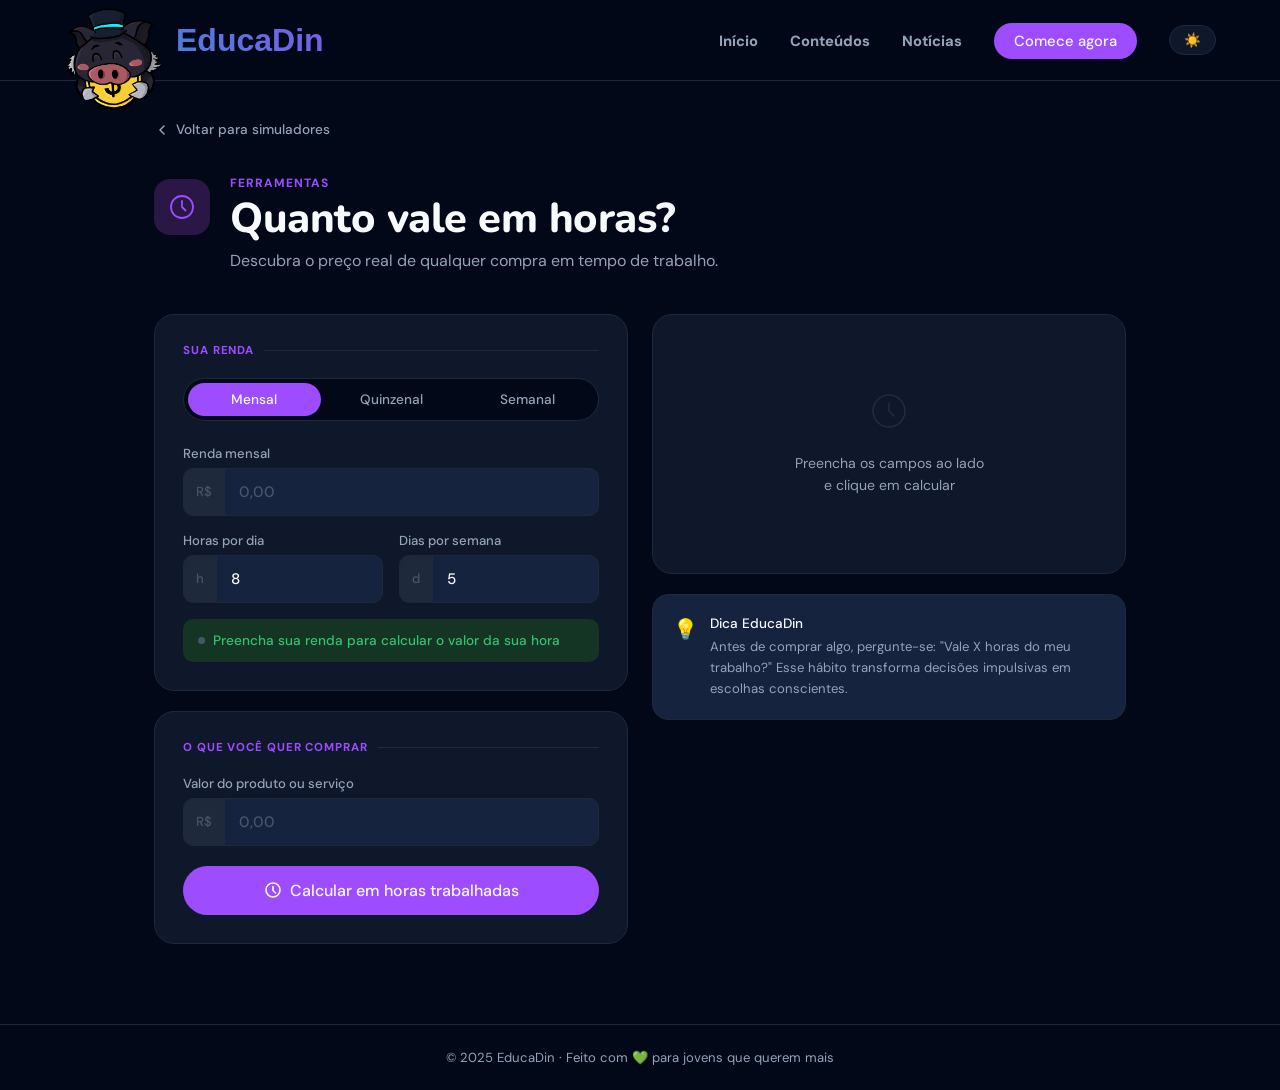
==== pages/calculadoras.html @ 51cedb0f "Calculadora de horas Implementação da calculadora de quanto vale em horas" ====
<!doctype html>
<html lang="pt-br" data-theme="dark">
  <head>
    <meta charset="UTF-8" />
    <meta name="viewport" content="width=device-width, initial-scale=1.0" />
    <title>Calculadora de Horas — EducaDin</title>
    <link href="https://fonts.googleapis.com/css2?family=Nunito:wght@400;700;800;900&family=DM+Sans:ital,wght@0,300;0,400;0,500;1,400&display=swap" rel="stylesheet">
    <link rel="stylesheet" href="../style.css">
    <link rel="stylesheet" href="../styles/calculadora-horas.css">
  </head>
  <body>

    <header>
      <nav>
        <div class="nav-brand">
          <img src="../assets/Logo.png" alt="Dindin logo" class="nav-logo">
          <span class="nav-title">EducaDin</span>
        </div>
        <ul>
          <li><a href="index.html">Início</a></li>
          <li><a href="index.html#conteudos">Conteúdos</a></li>
          <li><a href="index.html#noticias">Notícias</a></li>
          <li><a href="index.html#comeceagora" class="nav-cta">Comece agora</a></li>
          <li>
            <button class="theme-toggle" id="themeToggle" aria-label="Alternar tema">
              <span class="theme-toggle__icon theme-toggle__icon--sun">☀️</span>
              <span class="theme-toggle__icon theme-toggle__icon--moon">🌙</span>
            </button>
          </li>
        </ul>
      </nav>
    </header>

    <main class="calc-page">

      <!-- Breadcrumb -->
      <div class="breadcrumb">
        <a href="index.html#simuladores" class="breadcrumb-link">
          <svg width="16" height="16" viewBox="0 0 16 16" fill="none">
            <path d="M10 12L6 8l4-4" stroke="currentColor" stroke-width="1.5" stroke-linecap="round" stroke-linejoin="round"/>
          </svg>
          Voltar para simuladores
        </a>
      </div>

      <!-- Hero da página -->
      <div class="page-hero">
        <div class="page-hero-icon">
          <svg width="28" height="28" viewBox="0 0 28 28" fill="none">
            <circle cx="14" cy="14" r="11" stroke="currentColor" stroke-width="1.8"/>
            <path d="M14 8v6l3.5 3.5" stroke="currentColor" stroke-width="1.8" stroke-linecap="round" stroke-linejoin="round"/>
          </svg>
        </div>
        <div>
          <span class="page-label">Ferramentas</span>
          <h1 class="page-title">Quanto vale em horas?</h1>
          <p class="page-sub">Descubra o preço real de qualquer compra em tempo de trabalho.</p>
        </div>
      </div>

      <div class="calc-layout">

        <!-- Coluna principal -->
        <div class="calc-col-main">

          <!-- Card: Sua renda -->
          <div class="calc-card">
            <div class="card-section-title">
              <span>Sua renda</span>
            </div>

            <div class="period-tabs" id="periodTabs" role="tablist">
              <button class="period-tab active" data-period="mensal" role="tab">Mensal</button>
              <button class="period-tab" data-period="quinzenal" role="tab">Quinzenal</button>
              <button class="period-tab" data-period="semanal" role="tab">Semanal</button>
            </div>

            <div class="fields-grid">
              <div class="field-group field-group--full">
                <label class="field-label" id="rendaLabel" for="renda">Renda mensal</label>
                <div class="input-row">
                  <span class="input-prefix">R$</span>
                  <input class="calc-input" type="number" id="renda" name="renda"
                    placeholder="0,00" min="0" step="0.01" inputmode="decimal"
                    aria-label="Renda">
                </div>
              </div>

              <div class="field-group">
                <label class="field-label" for="horasDia">Horas por dia</label>
                <div class="input-row">
                  <span class="input-prefix">h</span>
                  <input class="calc-input" type="number" id="horasDia" name="horasDia"
                    placeholder="8" value="8" min="1" max="24" step="0.5" inputmode="decimal">
                </div>
              </div>

              <div class="field-group">
                <label class="field-label" for="diasSemana">Dias por semana</label>
                <div class="input-row">
                  <span class="input-prefix">d</span>
                  <input class="calc-input" type="number" id="diasSemana" name="diasSemana"
                    placeholder="5" value="5" min="1" max="7" inputmode="numeric">
                </div>
              </div>
            </div>

            <!-- Preview do valor-hora -->
            <div class="valor-hora-preview" id="valorHoraPreview">
              <div class="vhp-dot" id="vhpDot"></div>
              <span class="vhp-text" id="vhpText">Preencha sua renda para calcular o valor da sua hora</span>
            </div>
          </div>

          <!-- Card: O que quer comprar -->
          <div class="calc-card">
            <div class="card-section-title">
              <span>O que você quer comprar</span>
            </div>

            <div class="field-group field-group--full">
              <label class="field-label" for="valorItem">Valor do produto ou serviço</label>
              <div class="input-row">
                <span class="input-prefix">R$</span>
                <input class="calc-input" type="number" id="valorItem" name="valorItem"
                  placeholder="0,00" min="0" step="0.01" inputmode="decimal"
                  aria-label="Valor do item">
              </div>
            </div>

            <button class="btn-calcular" id="btnCalcular" type="button">
              <svg width="18" height="18" viewBox="0 0 18 18" fill="none">
                <path d="M9 2v5l3 3-3 3v3" stroke="currentColor" stroke-width="1.6" stroke-linecap="round" stroke-linejoin="round" opacity="0"/>
                <circle cx="9" cy="9" r="7" stroke="currentColor" stroke-width="1.6"/>
                <path d="M9 5.5v4l2.5 2.5" stroke="currentColor" stroke-width="1.6" stroke-linecap="round" stroke-linejoin="round"/>
              </svg>
              Calcular em horas trabalhadas
            </button>
          </div>

        </div>

        <!-- Coluna de resultado -->
        <div class="calc-col-result">
          <div class="result-card" id="resultCard">

            <div class="result-empty" id="resultEmpty">
              <div class="result-empty-icon">
                <svg width="40" height="40" viewBox="0 0 40 40" fill="none">
                  <circle cx="20" cy="20" r="16" stroke="currentColor" stroke-width="1.5" opacity="0.3"/>
                  <path d="M20 12v8l5 5" stroke="currentColor" stroke-width="1.5" stroke-linecap="round" stroke-linejoin="round" opacity="0.3"/>
                </svg>
              </div>
              <p>Preencha os campos ao lado e clique em calcular</p>
            </div>

            <div class="result-content" id="resultContent" hidden>
              <div class="card-section-title">Resultado</div>

              <div class="result-main">
                <div class="result-label">Esse item vai custar</div>
                <div class="result-value" id="resHoras">—</div>
                <div class="result-unit" id="resUnidade">de trabalho</div>
              </div>

              <div class="result-divider"></div>

              <div class="result-details">
                <div class="detail-pill detail-pill--highlight">
                  <div class="d-val" id="resValorHora">R$ 0</div>
                  <div class="d-lbl">Sua hora vale</div>
                </div>
                <div class="detail-pill">
                  <div class="d-val" id="resValorItem">R$ 0</div>
                  <div class="d-lbl">Valor do item</div>
                </div>
                <div class="detail-pill">
                  <div class="d-val" id="resDias">—</div>
                  <div class="d-lbl">Dias inteiros</div>
                </div>
                <div class="detail-pill">
                  <div class="d-val" id="resSemanas">—</div>
                  <div class="d-lbl">Semanas</div>
                </div>
              </div>

              <div class="context-bar" id="contextBar"></div>

              <button class="btn-reset" id="resetBtn" type="button">
                ↺ Fazer novo cálculo
              </button>
            </div>

          </div>

          <!-- Dica educativa -->
          <div class="edu-tip">
            <div class="edu-tip-icon">💡</div>
            <div>
              <strong>Dica EducaDin</strong>
              <p>Antes de comprar algo, pergunte-se: "Vale X horas do meu trabalho?" Esse hábito transforma decisões impulsivas em escolhas conscientes.</p>
            </div>
          </div>

        </div>
      </div>

    </main>

    <footer>
      <p>© 2025 EducaDin · Feito com 💚 para jovens que querem mais</p>
    </footer>

    <script src="main.js"></script>
    <script>
      // ── LÓGICA DA CALCULADORA ──────────────────────────────────────
      (function () {
        let periodo = 'mensal';
        const multiplicadores = { mensal: 4.33, quinzenal: 2.165, semanal: 1 };
        const labelsPeriodo  = { mensal: 'Renda mensal', quinzenal: 'Renda quinzenal', semanal: 'Renda semanal' };

        const periodTabs     = document.getElementById('periodTabs');
        const rendaLabel     = document.getElementById('rendaLabel');
        const rendaInput     = document.getElementById('renda');
        const horasDiaInput  = document.getElementById('horasDia');
        const diasSemInput   = document.getElementById('diasSemana');
        const vhpText        = document.getElementById('vhpText');
        const vhpDot         = document.getElementById('vhpDot');
        const valorItemInput = document.getElementById('valorItem');
        const btnCalcular    = document.getElementById('btnCalcular');
        const resultCard     = document.getElementById('resultCard');
        const resultEmpty    = document.getElementById('resultEmpty');
        const resultContent  = document.getElementById('resultContent');
        const contextBar     = document.getElementById('contextBar');
        const resetBtn       = document.getElementById('resetBtn');

        // Tabs de período
        periodTabs.querySelectorAll('.period-tab').forEach(btn => {
          btn.addEventListener('click', () => {
            periodTabs.querySelectorAll('.period-tab').forEach(b => b.classList.remove('active'));
            btn.classList.add('active');
            periodo = btn.dataset.period;
            rendaLabel.textContent = labelsPeriodo[periodo];
            atualizarPreview();
          });
        });

        function getValorHora() {
          const renda = parseFloat(rendaInput.value) || 0;
          const hDia  = parseFloat(horasDiaInput.value) || 8;
          const dSem  = parseFloat(diasSemInput.value)  || 5;
          if (!renda || !hDia || !dSem) return 0;
          const horasSemanais = hDia * dSem;
          const horasMensais  = horasSemanais * multiplicadores[periodo];
          return renda / horasMensais;
        }

        function fmt(n) {
          return n.toLocaleString('pt-BR', { minimumFractionDigits: 2, maximumFractionDigits: 2 });
        }

        function fmtHoras(totalH) {
          if (totalH < 1/60) return { valor: '< 1min', unidade: 'de trabalho' };
          if (totalH < 1) {
            const m = Math.round(totalH * 60);
            return { valor: `${m}min`, unidade: 'de trabalho' };
          }
          const h = Math.floor(totalH);
          const m = Math.round((totalH - h) * 60);
          if (m === 0) return { valor: `${h}h`, unidade: h === 1 ? 'hora de trabalho' : 'horas de trabalho' };
          return { valor: `${h}h ${m}min`, unidade: 'de trabalho' };
        }

        function atualizarPreview() {
          const vh = getValorHora();
          if (vh > 0) {
            vhpText.textContent = `Sua hora vale R$ ${fmt(vh)}`;
            vhpDot.classList.add('active');
          } else {
            vhpText.textContent = 'Preencha sua renda para calcular o valor da sua hora';
            vhpDot.classList.remove('active');
          }
        }

        [rendaInput, horasDiaInput, diasSemInput].forEach(el => {
          el.addEventListener('input', atualizarPreview);
        });

        btnCalcular.addEventListener('click', () => {
          const vh   = getValorHora();
          const item = parseFloat(valorItemInput.value) || 0;
          if (!vh)   { rendaInput.focus();     return; }
          if (!item) { valorItemInput.focus(); return; }

          const hDia  = parseFloat(horasDiaInput.value) || 8;
          const dSem  = parseFloat(diasSemInput.value)  || 5;
          const totalH = item / vh;
          const dias   = totalH / hDia;
          const semanas = dias / dSem;

          const hFmt = fmtHoras(totalH);
          document.getElementById('resHoras').textContent   = hFmt.valor;
          document.getElementById('resUnidade').textContent = hFmt.unidade;
          document.getElementById('resValorHora').textContent = `R$ ${fmt(vh)}`;
          document.getElementById('resValorItem').textContent = `R$ ${fmt(item)}`;
          document.getElementById('resDias').textContent    = dias < 1 ? '< 1 dia' : `${dias.toFixed(1)} dias`;
          document.getElementById('resSemanas').textContent = semanas < 1 ? '< 1 sem.' : `${semanas.toFixed(1)} sem.`;

          let msg = '';
          if (totalH < 0.5)       msg = 'Menos de 30 minutos de trabalho — muito acessível para você!';
          else if (totalH < 8)    msg = `Você recupera esse valor em menos de um dia de trabalho.`;
          else if (dias < 5)      msg = `Representa ${dias.toFixed(1)} dias de trabalho. Pense se vale a pena.`;
          else if (semanas < 4)   msg = `São ${semanas.toFixed(1)} semanas de trabalho. Considere bem antes de comprar.`;
          else                    msg = `Mais de um mês do seu trabalho. Planeje essa compra com muito cuidado.`;

          contextBar.textContent = msg;
          contextBar.hidden = false;

          resultEmpty.hidden = true;
          resultContent.hidden = false;
          resultCard.classList.add('has-result');

          resultContent.scrollIntoView({ behavior: 'smooth', block: 'nearest' });
        });

        resetBtn.addEventListener('click', () => {
          resultContent.hidden = true;
          resultEmpty.hidden = false;
          resultCard.classList.remove('has-result');
          valorItemInput.value = '';
          contextBar.hidden = true;
          valorItemInput.focus();
        });
      })();
    </script>

  </body>
</html>
---- style.css ----
*,
*::before,
*::after {
  box-sizing: border-box;
  margin: 0;
  padding: 0;
}

/* ============================================================
   TOKENS DE TEMA — dark (padrão)
   ============================================================ */
:root,
[data-theme="dark"] {
  --navy: #020817;
  --green: #33c26f;
  --green-dark: #249657;
  --green-light: #143524;

  --blue: #4d7edb;
  --blue-light: #16233f;

  --purple: #7b5ce6;
  --purple-light: #241a45;

  --violet: #9d4dff;
  --violet-mid: #9358e0;
  --violet-dark: #7b2fe0;
  --violet-light: #2a1745;

  --orange: #ff7a45;
  --orange-light: #3d2016;

  --white: #f8fafc;

  --gray-50: #0f172a;
  --gray-100: #1e293b;
  --gray-300: #475569;

  --text: #f8fafc;
  --text-muted: #94a3b8;
  --bg: #020817;

  --radius: 16px;
  --radius-sm: 8px;

  /* Notícias */
  --news-card-bg: #0f172a;
  --news-card-border: #1e293b;
  --news-skeleton-base: #1e293b;
  --news-skeleton-shine: #263248;
}

/* ============================================================
   TOKENS DE TEMA — light
   ============================================================ */
[data-theme="light"] {
  --navy: #0f172a;
  --green: #1f9954;
  --green-dark: #177a43;
  --green-light: #d6f0e2;

  --blue: #214376;
  --blue-light: #dce6f5;

  --purple: #472990;
  --purple-light: #ece8fb;

  --violet: #7010dd;
  --violet-dark: #5a0ab2;
  --violet-light: #eddffb;

  --orange: #f56128;
  --orange-light: #fde8df;

  --white: #ffffff;

  --gray-50: #f4f6fb;
  --gray-100: #dde3ef;
  --gray-300: #a0aabf;

  --text: #0f172a;
  --text-muted: #4a5568;
  --bg: #f4f6fb;

  --radius: 16px;
  --radius-sm: 8px;

  /* Notícias */
  --news-card-bg: #ffffff;
  --news-card-border: #dde3ef;
  --news-skeleton-base: #e8edf5;
  --news-skeleton-shine: #f0f4fb;
}

/* ============================================================
   TRANSIÇÃO SUAVE AO TROCAR TEMA
   ============================================================ */
body,
header,
.hero-card-mock,
.tip-card,
.sim-card,
.cta-banner,
.news-card,
.stats-bar {
  transition:
    background-color 0.3s ease,
    border-color 0.3s ease,
    color 0.3s ease;
}

/* ============================================================
   BASE
   ============================================================ */
html {
  scroll-behavior: smooth;
}

body {
  font-family: "DM Sans", sans-serif;
  background: var(--bg);
  color: var(--text);
  overflow-x: hidden;
}

/* ============================================================
   HEADER / NAV
   ============================================================ */
header {
  position: sticky;
  top: 0;
  z-index: 100;
  background: color-mix(in srgb, var(--bg), transparent 8%);
  backdrop-filter: blur(12px);
  border-bottom: 1px solid var(--gray-100);
  padding: 0 5vw;
}

.nav-logo {
  width: 100px;
  padding-top: 40px;
}

.nav-brand {
  display: flex;
  align-items: center;
  gap: 12px;
}

.nav-title {
  font-family: "Poppins", sans-serif;
  font-size: 2rem;
  font-weight: 800;
  background: linear-gradient(45deg, var(--blue), var(--purple));
  -webkit-background-clip: text;
  -webkit-text-fill-color: transparent;
}

nav {
  display: flex;
  align-items: center;
  justify-content: space-between;
  height: 80px;
}

nav ul {
  list-style: none;
  display: flex;
  align-items: center;
  gap: 2rem;
}

nav a {
  text-decoration: none;
  font-size: 0.92rem;
  font-weight: 800;
  color: var(--text-muted);
  transition: color 0.2s;
}

nav a:hover {
  color: var(--text);
}

.nav-cta {
  background: var(--violet) !important;
  color: var(--white) !important;
  padding: 0.5rem 1.25rem;
  border-radius: 100px;
  font-weight: 500;
  transition: background-color 0.5s ease;
}

.nav-cta:hover {
  background-color: var(--violet-dark) !important;
}

/* ============================================================
   BOTÃO DE TEMA (toggle)
   ============================================================ */
.theme-toggle {
  background: var(--gray-50);
  border: 1.5px solid var(--gray-100);
  border-radius: 100px;
  padding: 6px 14px;
  cursor: pointer;
  display: flex;
  align-items: center;
  gap: 6px;
  font-size: 0.85rem;
  color: var(--text-muted);
  transition:
    background 0.2s,
    border-color 0.2s,
    color 0.2s;
  white-space: nowrap;
}

.theme-toggle:hover {
  border-color: var(--gray-300);
  color: var(--text);
}

/* Mostra ícone correto conforme o tema ativo */
[data-theme="dark"] .theme-toggle__icon--moon { display: none; }
[data-theme="dark"] .theme-toggle__icon--sun  { display: inline; }
[data-theme="light"] .theme-toggle__icon--sun  { display: none; }
[data-theme="light"] .theme-toggle__icon--moon { display: inline; }

/* ============================================================
   HERO
   ============================================================ */
.hero {
  min-height: calc(100vh - 64px);
  padding: 6rem 5vw 4rem;
  display: grid;
  grid-template-columns: 1fr 1fr;
  align-items: center;
  gap: 4rem;
  position: relative;
}

.hero::before {
  content: "";
  position: absolute;
  top: -10%;
  right: -5%;
  width: 55vw;
  height: 55vw;
  background: radial-gradient(circle, var(--green-light) 0%, transparent 70%);
  border-radius: 50%;
  z-index: 0;
}

[data-theme="light"] .hero::before {
  background: radial-gradient(circle, var(--violet) 0%, transparent 60%);
}


.hero-content {
  position: relative;
  z-index: 1;
}

.hero-badge {
  display: inline-flex;
  align-items: center;
  gap: 8px;
  background: var(--orange-light);
  color: var(--orange);
  border: 1px solid var(--orange);
  border-radius: 100px;
  padding: 6px 16px;
  font-size: 0.83rem;
  font-weight: 500;
  margin-bottom: 1.5rem;
}

.badge-dot {
  width: 7px;
  height: 7px;
  background: var(--orange);
  border-radius: 50%;
  animation: pulse 2s infinite;
}

@keyframes pulse {
  0%, 100% { opacity: 1; transform: scale(1); }
  50% { opacity: 0.5; transform: scale(1.4); }
}

.hero h1 {
  font-family: "Nunito", sans-serif;
  font-size: clamp(2.6rem, 5vw, 4rem);
  font-weight: 800;
  line-height: 1.05;
  letter-spacing: -1.5px;
  margin-bottom: 1.25rem;
  text-align: right;
}

.hero h1 .highlight {
  color: var(--green);
  position: relative;
  display: inline-block;
}

.hero h1 .highlight::after {
  content: "";
  position: absolute;
  bottom: 4px;
  left: 0;
  width: 100%;
  height: 6px;
  background: var(--green-light);
  z-index: -1;
  border-radius: 2px;
}

.hero h1 .highlight-fun {
  background: var(--violet);
  color: var(--white);
  border-radius: 8px;
  padding: 0 10px;
  display: inline-block;
}

.hero p {
  font-size: 1.1rem;
  color: var(--text-muted);
  line-height: 1.7;
  max-width: 440px;
  margin-bottom: 2rem;
}

.hero-actions {
  display: flex;
  align-items: center;
  justify-content: end;
  gap: 1rem;
  flex-wrap: wrap;
}

.hero-image-cta {
  width: 100%;
  max-width: 650px;
  border-radius: 16px;
  object-fit: cover;
}

/* ============================================================
   BUTTONS
   ============================================================ */
.btn-primary {
  display: inline-flex;
  align-items: center;
  gap: 8px;
  background: var(--violet);
  color: var(--white);
  border: none;
  border-radius: 100px;
  padding: 0.85rem 2rem;
  font-family: "DM Sans", sans-serif;
  font-size: 1rem;
  font-weight: 500;
  cursor: pointer;
  text-decoration: none;
  transition: background 0.2s, transform 0.15s;
}

.btn-primary:hover {
  background: var(--violet-dark);
  transform: translateY(-1px);
}

.btn-primary:active {
  transform: translateY(0);
}

.btn-secondary {
  font-size: 0.92rem;
  color: var(--text-muted);
  text-decoration: none;
  font-weight: 500;
  display: flex;
  align-items: center;
  gap: 4px;
  transition: color 0.2s;
}

.btn-secondary:hover {
  color: var(--text);
}

/* ============================================================
   HERO CARD MOCK
   ============================================================ */
.hero-image {
  position: relative;
  z-index: 1;
  display: flex;
  align-items: center;
  justify-content: center;
}

.hero-card-mock {
  background: var(--gray-50);
  border-radius: 24px;
  border: 1.5px solid var(--gray-100);
  padding: 2rem;
  width: 100%;
  max-width: 400px;
  box-shadow: 0 8px 40px color-mix(in srgb, var(--navy), transparent 40%);
}

.mock-header {
  display: flex;
  align-items: center;
  justify-content: space-between;
  margin-bottom: 1.5rem;
}

.mock-avatar {
  width: 40px;
  height: 40px;
  background: var(--green-light);
  border-radius: 50%;
  display: flex;
  align-items: center;
  justify-content: center;
  font-size: 1.1rem;
}

.mock-level {
  background: var(--green-light);
  color: var(--green);
  border-radius: 100px;
  padding: 4px 12px;
  font-size: 0.8rem;
  font-weight: 500;
}

.mock-progress-label {
  font-size: 0.82rem;
  color: var(--text-muted);
  margin-bottom: 6px;
}

.mock-bar {
  background: var(--gray-100);
  border-radius: 100px;
  height: 8px;
  margin-bottom: 1.25rem;
  overflow: hidden;
}

.mock-bar-fill {
  height: 100%;
  background: linear-gradient(90deg, var(--green), var(--violet));
  border-radius: 100px;
  width: 68%;
  animation: fill-bar 2s ease-out forwards;
}

@keyframes fill-bar {
  from { width: 0%; }
  to { width: 68%; }
}

.mock-missions {
  display: flex;
  flex-direction: column;
  gap: 10px;
}

.mock-mission {
  display: flex;
  align-items: center;
  gap: 10px;
  padding: 10px 14px;
  border-radius: 12px;
  background: var(--gray-100);
}

.mock-mission.done {
  background: var(--green-light);
}

.mock-mission-icon {
  width: 30px;
  height: 30px;
  border-radius: 8px;
  display: flex;
  align-items: center;
  justify-content: center;
  font-size: 0.9rem;
  background: var(--white);
  color: var(--navy);
}

.mock-mission-text {
  flex: 1;
  font-size: 0.83rem;
  font-weight: 500;
  color: var(--text);
}

.mock-mission-xp {
  font-size: 0.75rem;
  font-weight: 700;
  color: var(--green);
}

/* ============================================================
   STATS
   ============================================================ */
.stats-bar {
  padding: 2rem 5vw;
  border-top: 1px solid var(--gray-100);
  border-bottom: 1px solid var(--gray-100);
  background: var(--bg);
}

.stats-inner {
  display: flex;
  align-items: center;
  justify-content: space-around;
  flex-wrap: wrap;
  gap: 2rem;
}

.stat-item {
  text-align: center;
}

.stat-number {
  font-family: "Nunito", sans-serif;
  font-size: 1rem;
  font-weight: 800;
  color: var(--green);
  line-height: 1;
}

.stat-label {
  font-size: 0.85rem;
  color: var(--text-muted);
  margin-top: 4px;
}

.stat-divider {
  width: 1px;
  height: 40px;
  background: var(--gray-100);
}

/* ============================================================
   COMO FUNCIONA
   ============================================================ */
.how-it-works {
  padding: 5rem 5vw;
}

.step-container {
  display: flex;
  gap: 4rem;
  align-items: center;
  justify-content: center;
}

.step {
  display: flex;
  padding: 2rem;
}

.step-content {
  flex-direction: column;
  max-width: 400px;
}

.step-title {
  font-family: "Nunito", sans-serif;
  font-size: 1.3rem;
  font-weight: 700;
  margin-bottom: 0.75rem;
  letter-spacing: -0.3px;
}

.step-text {
  font-size: 0.93rem;
  color: var(--text-muted);
  line-height: 1.65;
  margin-bottom: 1.5rem;
}

.tag {
  background: var(--green-light);
  color: var(--green);
  border-radius: 100px;
  padding: 4px 12px;
  font-size: 0.8rem;
  font-weight: 500;
}

[data-theme="light"] .tag {
  background: var(--violet-light);
  color: var(--violet);
}

.step-img {
  object-fit: cover;
  border-radius: 12px;
  overflow: hidden;
  background: var(--gray-50);
}

/* ============================================================
   CTA BANNER
   ============================================================ */
.cta-banner {
  margin: 0 5vw 4rem;
  background: var(--gray-50);
  border-radius: 24px;
  padding: 4rem;
  display: flex;
  align-items: center;
  justify-content: space-between;
  gap: 2rem;
  flex-wrap: wrap;
  position: relative;
  overflow: hidden;
}

[data-theme="light"] .cta-banner {
  background: var(--violet-mid);
}

[data-theme="light"] .cta-banner h3{
 color: var(--white);
}

.cta-banner::before {
  content: "";
  position: absolute;
  right: -80px;
  top: -80px;
  width: 300px;
  height: 300px;
  background: var(--green-light);
  opacity: 0.15;
  border-radius: 50%;
}

.cta-banner::after {
  content: "";
  position: absolute;
  right: 80px;
  bottom: -100px;
  width: 200px;
  height: 200px;
  background: var(--violet-light);
  opacity: 0.15;
  border-radius: 50%;
}

.cta-banner h3 {
  font-family: "Nunito", sans-serif;
  font-size: clamp(1.5rem, 3vw, 2.2rem);
  font-weight: 800;
  color: var(--text);
  letter-spacing: -0.5px;
  max-width: 480px;
  line-height: 1.15;
  position: relative;
  z-index: 1;
}

.cta-banner .btn-white {
  background: var(--green);
  color: var(--white);
  border: none;
  border-radius: 100px;
  padding: 0.85rem 2rem;
  font-family: "DM Sans", sans-serif;
  font-size: 1rem;
  font-weight: 600;
  cursor: pointer;
  text-decoration: none;
  white-space: nowrap;
  position: relative;
  z-index: 1;
  transition: background 0.2s, transform 0.15s;
}

.cta-banner .btn-white:hover {
  background: var(--green-dark);
  transform: translateY(-1px);
}

/* ============================================================
   CONCEITOS
   ============================================================ */
.concepts-section {
  padding: 5rem 5vw;
  background: var(--bg);
  max-width: 100%;
  width: 100vw
}

.concepts-section .section-title {
  margin-bottom: 2rem;
}

.tips-grid {
  display: flex;
  gap: 1.25rem;
  overflow-x: auto;
  padding-bottom: 1rem;
  scrollbar-width: none;
}

.tips-grid::-webkit-scrollbar {
  display: none;
}

.tip-card {
  min-width: 200px;
  max-width:
  background: var(--gray-50);
  border: 1.5px solid var(--gray-100);
  border-radius: 16px;
  padding: 1.5rem;
  flex-shrink: 0;
  transition: border-color 0.2s, transform 0.2s;
}

.tip-card:hover {
  border-color: var(--gray-300);
  transform: translateY(-3px);
}

.tip-icon {
  width: 44px;
  height: 44px;
  border-radius: 12px;
  display: flex;
  align-items: center;
  justify-content: center;
  font-size: 1.3rem;
  margin-bottom: 1rem;
}

.tip-card h3 {
  font-family: "Nunito", sans-serif;
  font-size: 1rem;
  font-weight: 700;
  margin-bottom: 0.5rem;
}

.tip-card p {
  font-size: 0.85rem;
  color: var(--text-muted);
  line-height: 1.6;
  padding-bottom: 0.5rem;
}

.tag-visite-video{
  background: var(--blue-light);
  color: var(--blue);
  border-radius: 100px;
  padding: 4px 12px;
  margin-top:2rem;
  font-size: 0.8rem;
  justify-content: center;
}

.tag-visite-video:hover{
  background: var(--blue);
  color: var(--white);
}

a{
  text-decoration: none;
}

/* ============================================================
   SIMULADORES
   ============================================================ */
.simulators-section {
  padding: 5rem 5vw;
}

.simulators-section .section-title {
  margin-bottom: 0.5rem;
}

.simulators-section small {
  display: block;
  color: var(--text-muted);
  font-size: 0.95rem;
  margin-bottom: 2.5rem;
}

.sim-grid {
  display: grid;
  grid-template-columns: repeat(auto-fit, minmax(220px, 1fr));
  gap: 1.25rem;
}

.sim-card {
  background: var(--gray-50);
  border: 1.5px solid var(--gray-100);
  border-radius: 16px;
  padding: 1.5rem;
  cursor: pointer;
  text-decoration: none;
  color: inherit;
  display: block;
  transition: border-color 0.2s, transform 0.2s;
}

.sim-card:hover {
  border-color: var(--blue);
  transform: translateY(-3px);
}

.sim-icon {
  width: 48px;
  height: 48px;
  border-radius: 14px;
  display: flex;
  align-items: center;
  justify-content: center;
  font-size: 1.5rem;
  margin-bottom: 1rem;
}

.sim-card h3 {
  font-family: "Nunito", sans-serif;
  font-size: 1rem;
  font-weight: 700;
  margin-bottom: 0.4rem;
}

.sim-card p {
  font-size: 0.82rem;
  color: var(--text-muted);
  line-height: 1.55;
}

/* ============================================================
   SEÇÃO DE NOTÍCIAS
   ============================================================ */
.news-section {
  padding: 5rem 5vw;
  border-top: 1px solid var(--gray-100);
}

.news-header {
  display: flex;
  align-items: flex-start;
  justify-content: space-between;
  gap: 2rem;
  flex-wrap: wrap;
  margin-bottom: 2.5rem;
}

.news-subtitle {
  font-size: 0.95rem;
  color: var(--text-muted);
  margin-top: 0.4rem;
  max-width: 440px;
}

.news-controls {
  display: flex;
  align-items: center;
  gap: 1rem;
  flex-wrap: wrap;
}

/* Filtros de categoria */
.news-filter-tabs {
  display: flex;
  gap: 6px;
  background: var(--gray-50);
  border: 1.5px solid var(--gray-100);
  border-radius: 100px;
  padding: 4px;
}

.news-filter-btn {
  background: transparent;
  border: none;
  border-radius: 100px;
  padding: 6px 14px;
  font-family: "DM Sans", sans-serif;
  font-size: 0.82rem;
  font-weight: 500;
  color: var(--text-muted);
  cursor: pointer;
  transition: background 0.2s, color 0.2s;
  white-space: nowrap;
}

.news-filter-btn:hover {
  color: var(--text);
}

.news-filter-btn.active {
  background: var(--violet);
  color: var(--white);
}

/* Botão atualizar */
.news-refresh-btn {
  display: inline-flex;
  align-items: center;
  gap: 6px;
  background: var(--gray-50);
  border: 1.5px solid var(--gray-100);
  border-radius: 100px;
  padding: 8px 16px;
  font-family: "DM Sans", sans-serif;
  font-size: 0.85rem;
  font-weight: 500;
  color: var(--text-muted);
  cursor: pointer;
  transition: border-color 0.2s, color 0.2s, transform 0.2s;
}

.news-refresh-btn:hover {
  border-color: var(--gray-300);
  color: var(--text);
}

.news-refresh-icon {
  display: inline-block;
  font-size: 1rem;
  transition: transform 0.5s ease;
}

.news-refresh-btn.loading .news-refresh-icon {
  animation: spin 0.8s linear infinite;
}

@keyframes spin {
  from { transform: rotate(0deg); }
  to { transform: rotate(360deg); }
}

/* Grid de cards */
.news-grid {
  display: grid;
  grid-template-columns: repeat(auto-fill, minmax(300px, 1fr));
  gap: 1.25rem;
}

/* Card individual */
.news-card {
  background: var(--news-card-bg);
  border: 1.5px solid var(--news-card-border);
  border-radius: 16px;
  padding: 1.5rem;
  display: flex;
  flex-direction: column;
  gap: 0.75rem;
  text-decoration: none;
  color: inherit;
  transition: border-color 0.2s, transform 0.2s, box-shadow 0.2s;
  cursor: pointer;
}

.news-card:hover {
  border-color: var(--violet);
  transform: translateY(-3px);
  box-shadow: 0 8px 24px color-mix(in srgb, var(--violet), transparent 85%);
}

.news-card__category {
  display: inline-flex;
  align-items: center;
  gap: 6px;
  font-size: 0.75rem;
  font-weight: 600;
  text-transform: uppercase;
  letter-spacing: 0.5px;
  border-radius: 100px;
  padding: 3px 10px;
  width: fit-content;
}

/* Variantes de cor por categoria */
.news-card__category--investimentos {
  background: var(--blue-light);
  color: var(--blue);
}

.news-card__category--economia {
  background: var(--green-light);
  color: var(--green);
}

.news-card__category--acoes {
  background: var(--violet-light);
  color: var(--violet);
}

.news-card__category--outros {
  background: var(--orange-light);
  color: var(--orange);
}

.news-card__title {
  font-family: "Nunito", sans-serif;
  font-size: 1rem;
  font-weight: 700;
  line-height: 1.4;
  color: var(--text);
}

.news-card__excerpt {
  font-size: 0.85rem;
  color: var(--text-muted);
  line-height: 1.6;
  flex: 1;
  /* Limita a 3 linhas */
  display: -webkit-box;
  -webkit-line-clamp: 3;
  -webkit-box-orient: vertical;
  overflow: hidden;
}

.news-card__meta {
  display: flex;
  align-items: center;
  justify-content: space-between;
  gap: 0.5rem;
  padding-top: 0.5rem;
  border-top: 1px solid var(--gray-100);
}

.news-card__source {
  font-size: 0.78rem;
  font-weight: 600;
  color: var(--text-muted);
}

.news-card__date {
  font-size: 0.78rem;
  color: var(--text-muted);
}

.news-card__read-more {
  font-size: 0.8rem;
  font-weight: 600;
  color: var(--violet);
  display: flex;
  align-items: center;
  gap: 4px;
  transition: gap 0.2s;
}

.news-card:hover .news-card__read-more {
  gap: 8px;
}

/* ── SKELETON LOADING ── */
.news-skeleton-grid {
  display: grid;
  grid-template-columns: repeat(auto-fill, minmax(300px, 1fr));
  gap: 1.25rem;
}

.news-skeleton-card {
  background: var(--news-card-bg);
  border: 1.5px solid var(--news-card-border);
  border-radius: 16px;
  padding: 1.5rem;
  display: flex;
  flex-direction: column;
  gap: 0.85rem;
}

.skeleton {
  background: linear-gradient(
    90deg,
    var(--news-skeleton-base) 25%,
    var(--news-skeleton-shine) 50%,
    var(--news-skeleton-base) 75%
  );
  background-size: 200% 100%;
  border-radius: 8px;
  animation: shimmer 1.6s infinite;
}

@keyframes shimmer {
  from { background-position: 200% 0; }
  to { background-position: -200% 0; }
}

.skeleton--tag    { height: 22px; width: 90px; border-radius: 100px; }
.skeleton--title  { height: 18px; width: 100%; }
.skeleton--title-short { width: 70%; }
.skeleton--text   { height: 14px; width: 100%; }
.skeleton--meta   { height: 12px; width: 50%; }

/* ── ESTADO DE ERRO ── */
.news-error {
  text-align: center;
  padding: 4rem 2rem;
  display: flex;
  flex-direction: column;
  align-items: center;
  gap: 0.75rem;
}

.news-error__icon {
  font-size: 3rem;
  margin-bottom: 0.5rem;
}

.news-error__title {
  font-family: "Nunito", sans-serif;
  font-size: 1.1rem;
  font-weight: 700;
  color: var(--text);
}

.news-error__desc {
  font-size: 0.9rem;
  color: var(--text-muted);
  margin-bottom: 0.75rem;
}

/* ── RODAPÉ DA SEÇÃO ── */
.news-footer {
  display: flex;
  align-items: center;
  justify-content: space-between;
  flex-wrap: wrap;
  gap: 1rem;
  margin-top: 2rem;
  padding-top: 1.5rem;
  border-top: 1px solid var(--gray-100);
}

.news-disclaimer {
  font-size: 0.8rem;
  color: var(--text-muted);
  display: flex;
  align-items: center;
  gap: 6px;
}

.news-ver-mais {
  font-size: 0.88rem;
  font-weight: 600;
  color: var(--violet);
  text-decoration: none;
  transition: opacity 0.2s;
}

.news-ver-mais:hover {
  opacity: 0.75;
}

/* ── LABELS E TÍTULOS DE SEÇÃO (compartilhados) ── */
.section-label {
  display: inline-block;
  font-size: 0.8rem;
  font-weight: 700;
  text-transform: uppercase;
  letter-spacing: 1px;
  color: var(--violet);
  margin-bottom: 0.75rem;
}

.section-title {
  font-family: "Nunito", sans-serif;
  font-size: clamp(1.6rem, 3.5vw, 2.4rem);
  font-weight: 800;
  letter-spacing: -0.5px;
  line-height: 1.15;
  color: var(--text);
}

/* ============================================================
   FOOTER CTA
   ============================================================ */
.footer-cta {
  text-align: center;
  padding: 5rem 5vw 4rem;
  border-top: 1px solid var(--gray-100);
}

.footer-cta h2 {
  font-family: "Nunito", sans-serif;
  font-size: clamp(1.8rem, 4vw, 3rem);
  font-weight: 800;
  letter-spacing: -1px;
  margin-bottom: 1rem;
}

.footer-cta p {
  color: var(--text-muted);
  font-size: 1rem;
  margin-bottom: 2rem;
}

footer {
  text-align: center;
  padding: 1.5rem 5vw;
  border-top: 1px solid var(--gray-100);
  font-size: 0.82rem;
  color: var(--text-muted);
}

/* ============================================================
   ICON COLOR MODIFIERS
   ============================================================ */
.tip-icon--green, .sim-icon--green { background: var(--green-light); color: var(--green); }
.tip-icon--blue,  .sim-icon--blue  { background: var(--blue-light);  color: var(--blue);  }
.tip-icon--purple,.sim-icon--purple{ background: var(--purple-light);color: var(--purple);}
.tip-icon--violet,.sim-icon--violet{ background: var(--violet-light);color: var(--violet);}
.tip-icon--orange,.sim-icon--orange{ background: var(--orange-light);color: var(--orange);}

/* ============================================================
   MISC
   ============================================================ */
.btn-primary--inline {
  display: inline-flex;
}

/* ============================================================
   RESPONSIVE
   ============================================================ */
@media (max-width: 860px) {
  .hero {
    grid-template-columns: 1fr;
    gap: 2.5rem;
  }

  .hero-image {
    order: -1;
  }

  .hero-card-mock {
    max-width: 100%;
  }

  .stat-divider {
    display: none;
  }

  .stats-inner {
    gap: 1.5rem;
  }

  nav ul {
    gap: 1rem;
  }

  .news-header {
    flex-direction: column;
  }

  .news-controls {
    width: 100%;
  }
}

@media (max-width: 600px) {
  nav ul li:not(:last-child):not(:nth-last-child(2)) {
    display: none;
  }

  .cta-banner {
    padding: 2.5rem;
  }

  .news-filter-tabs {
    flex-wrap: wrap;
    border-radius: var(--radius-sm);
  }

  .news-grid,
  .news-skeleton-grid {
    grid-template-columns: 1fr;
  }
}
---- styles/calculadora-horas.css ----
/* ============================================================
   CALCULADORA DE HORAS — calculadora-horas.css
   Complementa o style.css global do EducaDin
   ============================================================ */

/* ── PAGE LAYOUT ── */
.calc-page {
  max-width: 1100px;
  margin: 0 auto;
  padding: 2.5rem 5vw 5rem;
}

/* ── BREADCRUMB ── */
.breadcrumb {
  margin-bottom: 2rem;
}

.breadcrumb-link {
  display: inline-flex;
  align-items: center;
  gap: 6px;
  font-size: 0.85rem;
  font-weight: 500;
  color: var(--text-muted);
  text-decoration: none;
  transition: color 0.2s;
}

.breadcrumb-link:hover {
  color: var(--text);
}

/* ── PAGE HERO ── */
.page-hero {
  display: flex;
  align-items: flex-start;
  gap: 1.25rem;
  margin-bottom: 2.5rem;
}

.page-hero-icon {
  width: 56px;
  height: 56px;
  border-radius: 16px;
  background: var(--violet-light);
  color: var(--violet);
  display: flex;
  align-items: center;
  justify-content: center;
  flex-shrink: 0;
  margin-top: 4px;
}

.page-label {
  display: block;
  font-size: 0.75rem;
  font-weight: 700;
  text-transform: uppercase;
  letter-spacing: 1px;
  color: var(--violet);
  margin-bottom: 0.35rem;
}

.page-title {
  font-family: "Nunito", sans-serif;
  font-size: clamp(1.8rem, 4vw, 2.6rem);
  font-weight: 800;
  letter-spacing: -0.5px;
  line-height: 1.1;
  margin-bottom: 0.4rem;
  color: var(--text);
}

.page-sub {
  font-size: 1rem;
  color: var(--text-muted);
  line-height: 1.6;
}

/* ── LAYOUT DE DUAS COLUNAS ── */
.calc-layout {
  display: grid;
  grid-template-columns: 1fr 1fr;
  gap: 1.5rem;
  align-items: start;
}

.calc-col-main {
  display: flex;
  flex-direction: column;
  gap: 1.25rem;
}

.calc-col-result {
  display: flex;
  flex-direction: column;
  gap: 1.25rem;
  position: sticky;
  top: 100px;
}

/* ── CARDS ── */
.calc-card {
  background: var(--gray-50);
  border: 1.5px solid var(--gray-100);
  border-radius: 20px;
  padding: 1.75rem;
}

.card-section-title {
  display: flex;
  align-items: center;
  gap: 10px;
  font-size: 0.72rem;
  font-weight: 700;
  text-transform: uppercase;
  letter-spacing: 0.9px;
  color: var(--violet);
  margin-bottom: 1.25rem;
}

.card-section-title::after {
  content: '';
  flex: 1;
  height: 1px;
  background: var(--gray-100);
}

/* ── TABS DE PERÍODO ── */
.period-tabs {
  display: flex;
  gap: 4px;
  background: var(--bg);
  border: 1.5px solid var(--gray-100);
  border-radius: 100px;
  padding: 4px;
  margin-bottom: 1.5rem;
}

.period-tab {
  flex: 1;
  background: transparent;
  border: none;
  border-radius: 100px;
  padding: 8px 0;
  font-family: "DM Sans", sans-serif;
  font-size: 0.85rem;
  font-weight: 500;
  color: var(--text-muted);
  cursor: pointer;
  transition: background 0.2s, color 0.2s;
}

.period-tab:hover {
  color: var(--text);
}

.period-tab.active {
  background: var(--violet);
  color: var(--white);
}

/* ── FIELDS ── */
.fields-grid {
  display: grid;
  grid-template-columns: 1fr 1fr;
  gap: 1rem;
}

.field-group--full {
  grid-column: 1 / -1;
}

.field-group {
  display: flex;
  flex-direction: column;
  gap: 6px;
}

.field-label {
  font-size: 0.82rem;
  font-weight: 500;
  color: var(--text-muted);
}

.input-row {
  display: flex;
  align-items: center;
  background: var(--blue-light);
  border: 1.5px solid var(--gray-100);
  border-radius: 10px;
  overflow: hidden;
  transition: border-color 0.2s;
}

.input-row:focus-within {
  border-color: var(--violet);
}

.input-prefix {
  padding: 0 12px;
  height: 46px;
  display: flex;
  align-items: center;
  font-size: 0.82rem;
  font-weight: 500;
  color: var(--gray-300);
  background: var(--gray-100);
  border-right: 1.5px solid var(--gray-100);
  white-space: nowrap;
  user-select: none;
  flex-shrink: 0;
}

.calc-input {
  flex: 1;
  background: transparent;
  border: none;
  outline: none;
  padding: 0 14px;
  height: 46px;
  font-family: "DM Sans", sans-serif;
  font-size: 0.95rem;
  font-weight: 500;
  color: var(--text);
  width: 100%;
  min-width: 0;
}

.calc-input::placeholder {
  color: var(--gray-300);
}

/* ── PREVIEW VALOR HORA ── */
.valor-hora-preview {
  display: flex;
  align-items: center;
  gap: 8px;
  margin-top: 1rem;
  padding: 11px 14px;
  background: var(--green-light);
  border: 1px solid transparent;
  border-radius: 10px;
  transition: border-color 0.3s;
}

.vhp-dot {
  width: 7px;
  height: 7px;
  border-radius: 50%;
  background: var(--gray-300);
  flex-shrink: 0;
  transition: background 0.3s;
}

.vhp-dot.active {
  background: var(--green);
  animation: pulse 2s infinite;
}

.vhp-text {
  font-size: 0.85rem;
  font-weight: 500;
  color: var(--green);
  line-height: 1.4;
}

/* ── BOTÃO CALCULAR ── */
.btn-calcular {
  display: flex;
  align-items: center;
  justify-content: center;
  gap: 8px;
  width: 100%;
  margin-top: 1.25rem;
  background: var(--violet);
  color: var(--white);
  border: none;
  border-radius: 100px;
  padding: 14px 24px;
  font-family: "DM Sans", sans-serif;
  font-size: 1rem;
  font-weight: 500;
  cursor: pointer;
  transition: background 0.2s, transform 0.15s;
}

.btn-calcular:hover {
  background: var(--violet-dark);
  transform: translateY(-1px);
}

.btn-calcular:active {
  transform: translateY(0);
}

/* ── CARD DE RESULTADO ── */
.result-card {
  background: var(--gray-50);
  border: 1.5px solid var(--gray-100);
  border-radius: 20px;
  padding: 1.75rem;
  min-height: 260px;
  display: flex;
  align-items: center;
  justify-content: center;
  transition: border-color 0.3s;
}

.result-card.has-result {
  border-color: var(--violet-light);
  align-items: flex-start;
}

/* Estado vazio */
.result-empty {
  text-align: center;
  color: var(--text-muted);
  display: flex;
  flex-direction: column;
  align-items: center;
  gap: 1rem;
}

.result-empty-icon {
  color: var(--text-muted);
  opacity: 0.5;
}

.result-empty p {
  font-size: 0.88rem;
  color: var(--text-muted);
  line-height: 1.6;
  max-width: 200px;
}

/* Conteúdo do resultado */
.result-content {
  width: 100%;
}

.result-main {
  text-align: center;
  padding: 1.25rem 0 1rem;
}

.result-label {
  font-size: 0.82rem;
  color: var(--text-muted);
  margin-bottom: 0.5rem;
}

.result-value {
  font-family: "Nunito", sans-serif;
  font-size: clamp(2rem, 5vw, 2.8rem);
  font-weight: 800;
  color: var(--violet);
  line-height: 1;
  margin-bottom: 0.3rem;
  letter-spacing: -1px;
}

.result-unit {
  font-size: 0.85rem;
  color: var(--text-muted);
}

.result-divider {
  height: 1px;
  background: var(--gray-100);
  margin: 1rem 0;
}

/* ── DETAIL PILLS ── */
.result-details {
  display: grid;
  grid-template-columns: 1fr 1fr;
  gap: 8px;
  margin-bottom: 1rem;
}

.detail-pill {
  background: var(--bg);
  border: 1px solid var(--gray-100);
  border-radius: 12px;
  padding: 12px;
  text-align: center;
}

.detail-pill--highlight {
  background: var(--violet-light);
  border-color: var(--violet-light);
}

.d-val {
  font-family: "Nunito", sans-serif;
  font-size: 1rem;
  font-weight: 800;
  color: var(--text);
  margin-bottom: 3px;
}

.detail-pill--highlight .d-val {
  color: var(--violet);
}

.d-lbl {
  font-size: 0.72rem;
  color: var(--text-muted);
  line-height: 1.3;
}

/* ── CONTEXT BAR ── */
.context-bar {
  padding: 12px 14px;
  background: var(--violet-light);
  border: 1px solid var(--purple-light);
  border-radius: 10px;
  font-size: 0.85rem;
  color: var(--violet);
  line-height: 1.55;
  margin-bottom: 1rem;
}

.context-bar[hidden] {
  display: none;
}

/* ── BOTÃO RESET ── */
.btn-reset {
  display: block;
  width: 100%;
  background: transparent;
  border: none;
  font-family: "DM Sans", sans-serif;
  font-size: 0.85rem;
  color: var(--text-muted);
  cursor: pointer;
  text-align: center;
  padding: 6px 0;
  transition: color 0.2s;
}

.btn-reset:hover {
  color: var(--text);
}

/* ── DICA EDUCATIVA ── */
.edu-tip {
  background: var(--blue-light);
  border: 1.5px solid var(--gray-100);
  border-radius: 16px;
  padding: 1.25rem;
  display: flex;
  gap: 12px;
  align-items: flex-start;
}

.edu-tip-icon {
  font-size: 1.25rem;
  flex-shrink: 0;
  margin-top: 1px;
}

.edu-tip strong {
  display: block;
  font-size: 0.85rem;
  font-weight: 500;
  color: var(--text);
  margin-bottom: 4px;
}

.edu-tip p {
  font-size: 0.82rem;
  color: var(--text-muted);
  line-height: 1.6;
}

/* ── ANIMAÇÕES ── */
@keyframes pulse {
  0%, 100% { opacity: 1; transform: scale(1); }
  50%       { opacity: 0.5; transform: scale(1.4); }
}

@keyframes fadeInUp {
  from { opacity: 0; transform: translateY(8px); }
  to   { opacity: 1; transform: translateY(0); }
}

.result-content {
  animation: fadeInUp 0.3s ease;
}

/* ── RESPONSIVE ── */
@media (max-width: 860px) {
  .calc-layout {
    grid-template-columns: 1fr;
  }

  .calc-col-result {
    position: static;
  }

  .result-card {
    min-height: auto;
  }
}

@media (max-width: 480px) {
  .calc-page {
    padding: 1.5rem 1.25rem 4rem;
  }

  .page-hero {
    flex-direction: column;
    gap: 1rem;
  }

  .fields-grid {
    grid-template-columns: 1fr;
  }

  .field-group--full {
    grid-column: auto;
  }

  .calc-card {
    padding: 1.25rem;
  }

  .result-card {
    padding: 1.25rem;
  }
}
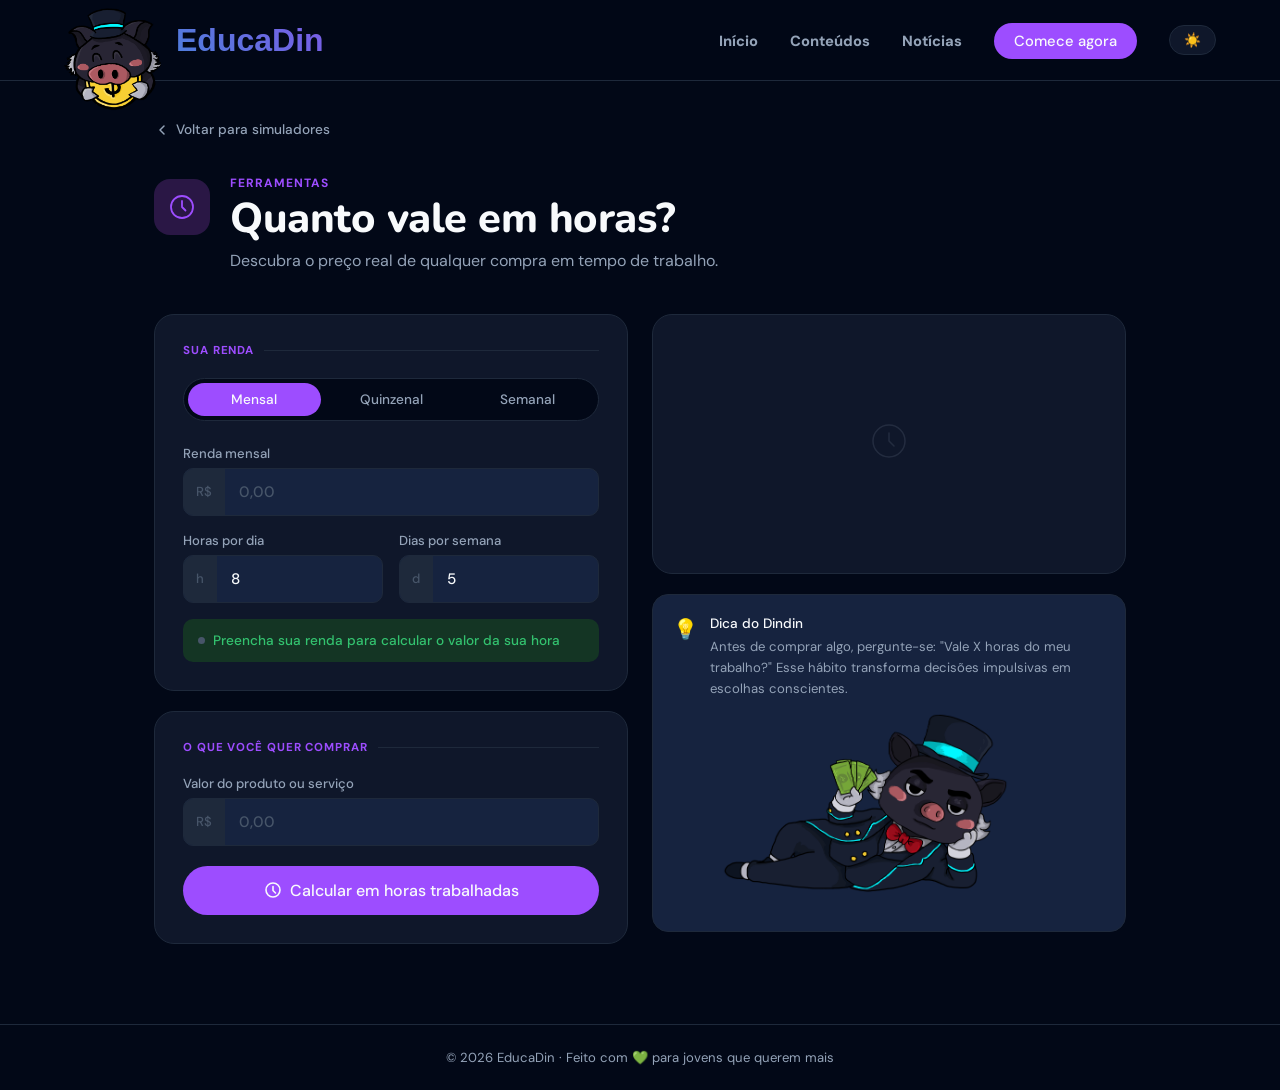
==== commit ff21cdc5: "mudanças visuais na hero home e na página da calc" ====
--- a/pages/calculadoras.html
+++ b/pages/calculadoras.html
@@ -13,14 +13,14 @@
     <header>
       <nav>
         <div class="nav-brand">
-          <img src="../assets/Logo.png" alt="Dindin logo" class="nav-logo">
+          <img src="../assets/images/Logo.png" alt="Dindin logo" class="nav-logo">
           <span class="nav-title">EducaDin</span>
         </div>
         <ul>
-          <li><a href="index.html">Início</a></li>
-          <li><a href="index.html#conteudos">Conteúdos</a></li>
-          <li><a href="index.html#noticias">Notícias</a></li>
-          <li><a href="index.html#comeceagora" class="nav-cta">Comece agora</a></li>
+          <li><a href="../index.html">Início</a></li>
+          <li><a href="../index.html#conteudos">Conteúdos</a></li>
+          <li><a href="../index.html#noticias">Notícias</a></li>
+          <li><a href="../index.html#comeceagora" class="nav-cta">Comece agora</a></li>
           <li>
             <button class="theme-toggle" id="themeToggle" aria-label="Alternar tema">
               <span class="theme-toggle__icon theme-toggle__icon--sun">☀️</span>
@@ -151,7 +151,6 @@
                   <path d="M20 12v8l5 5" stroke="currentColor" stroke-width="1.5" stroke-linecap="round" stroke-linejoin="round" opacity="0.3"/>
                 </svg>
               </div>
-              <p>Preencha os campos ao lado e clique em calcular</p>
             </div>
 
             <div class="result-content" id="resultContent" hidden>
@@ -197,8 +196,10 @@
           <div class="edu-tip">
             <div class="edu-tip-icon">💡</div>
             <div>
-              <strong>Dica EducaDin</strong>
+              <strong>Dica do Dindin</strong>
               <p>Antes de comprar algo, pergunte-se: "Vale X horas do meu trabalho?" Esse hábito transforma decisões impulsivas em escolhas conscientes.</p>
+
+              <img class="dindin-img" src="../assets/images/Dindin.png" alt="Dindin">
             </div>
           </div>
 
@@ -208,7 +209,7 @@
     </main>
 
     <footer>
-      <p>© 2025 EducaDin · Feito com 💚 para jovens que querem mais</p>
+      <p>© 2026 EducaDin · Feito com 💚 para jovens que querem mais</p>
     </footer>
 
     <script src="main.js"></script>
--- a/style.css
+++ b/style.css
@@ -23,7 +23,6 @@
   --purple-light: #241a45;
 
   --violet: #9d4dff;
-  --violet-mid: #9358e0;
   --violet-dark: #7b2fe0;
   --violet-light: #2a1745;
 
@@ -68,6 +67,7 @@
   --violet: #7010dd;
   --violet-dark: #5a0ab2;
   --violet-light: #eddffb;
+  --violet-mid: #8f54ca;
 
   --orange: #f56128;
   --orange-light: #fde8df;
@@ -253,9 +253,8 @@
 }
 
 [data-theme="light"] .hero::before {
-  background: radial-gradient(circle, var(--violet) 0%, transparent 60%);
-}
-
+   background: radial-gradient(circle, var(--violet-mid) 0%, transparent 70%);
+}
 
 .hero-content {
   position: relative;
@@ -339,13 +338,6 @@
   justify-content: end;
   gap: 1rem;
   flex-wrap: wrap;
-}
-
-.hero-image-cta {
-  width: 100%;
-  max-width: 650px;
-  border-radius: 16px;
-  object-fit: cover;
 }
 
 /* ============================================================
@@ -601,11 +593,6 @@
   font-weight: 500;
 }
 
-[data-theme="light"] .tag {
-  background: var(--violet-light);
-  color: var(--violet);
-}
-
 .step-img {
   object-fit: cover;
   border-radius: 12px;
@@ -628,14 +615,6 @@
   flex-wrap: wrap;
   position: relative;
   overflow: hidden;
-}
-
-[data-theme="light"] .cta-banner {
-  background: var(--violet-mid);
-}
-
-[data-theme="light"] .cta-banner h3{
- color: var(--white);
 }
 
 .cta-banner::before {
@@ -702,8 +681,6 @@
 .concepts-section {
   padding: 5rem 5vw;
   background: var(--bg);
-  max-width: 100%;
-  width: 100vw
 }
 
 .concepts-section .section-title {
@@ -723,8 +700,7 @@
 }
 
 .tip-card {
-  min-width: 200px;
-  max-width:
+  min-width: 260px;
   background: var(--gray-50);
   border: 1.5px solid var(--gray-100);
   border-radius: 16px;
@@ -760,26 +736,6 @@
   font-size: 0.85rem;
   color: var(--text-muted);
   line-height: 1.6;
-  padding-bottom: 0.5rem;
-}
-
-.tag-visite-video{
-  background: var(--blue-light);
-  color: var(--blue);
-  border-radius: 100px;
-  padding: 4px 12px;
-  margin-top:2rem;
-  font-size: 0.8rem;
-  justify-content: center;
-}
-
-.tag-visite-video:hover{
-  background: var(--blue);
-  color: var(--white);
-}
-
-a{
-  text-decoration: none;
 }
 
 /* ============================================================
@@ -939,6 +895,12 @@
   transition: transform 0.5s ease;
 }
 
+.news-refresh-btn.loading {
+  opacity: 0.55;
+  pointer-events: none;
+  cursor: not-allowed;
+}
+
 .news-refresh-btn.loading .news-refresh-icon {
   animation: spin 0.8s linear infinite;
 }
@@ -951,7 +913,7 @@
 /* Grid de cards */
 .news-grid {
   display: grid;
-  grid-template-columns: repeat(auto-fill, minmax(300px, 1fr));
+  grid-template-columns: repeat(auto-fill, minmax(700px, 1fr));
   gap: 1.25rem;
 }
 
@@ -1107,7 +1069,7 @@
 /* ── ESTADO DE ERRO ── */
 .news-error {
   text-align: center;
-  padding: 4rem 2rem;
+  
   display: flex;
   flex-direction: column;
   align-items: center;
@@ -1240,10 +1202,6 @@
     gap: 2.5rem;
   }
 
-  .hero-image {
-    order: -1;
-  }
-
   .hero-card-mock {
     max-width: 100%;
   }
--- a/styles/calculadora-horas.css
+++ b/styles/calculadora-horas.css
@@ -476,6 +476,12 @@
   line-height: 1.6;
 }
 
+.dindin-img{
+  max-width: 300px;
+  height: auto;
+  transform: scaleX(-1);
+}
+
 /* ── ANIMAÇÕES ── */
 @keyframes pulse {
   0%, 100% { opacity: 1; transform: scale(1); }
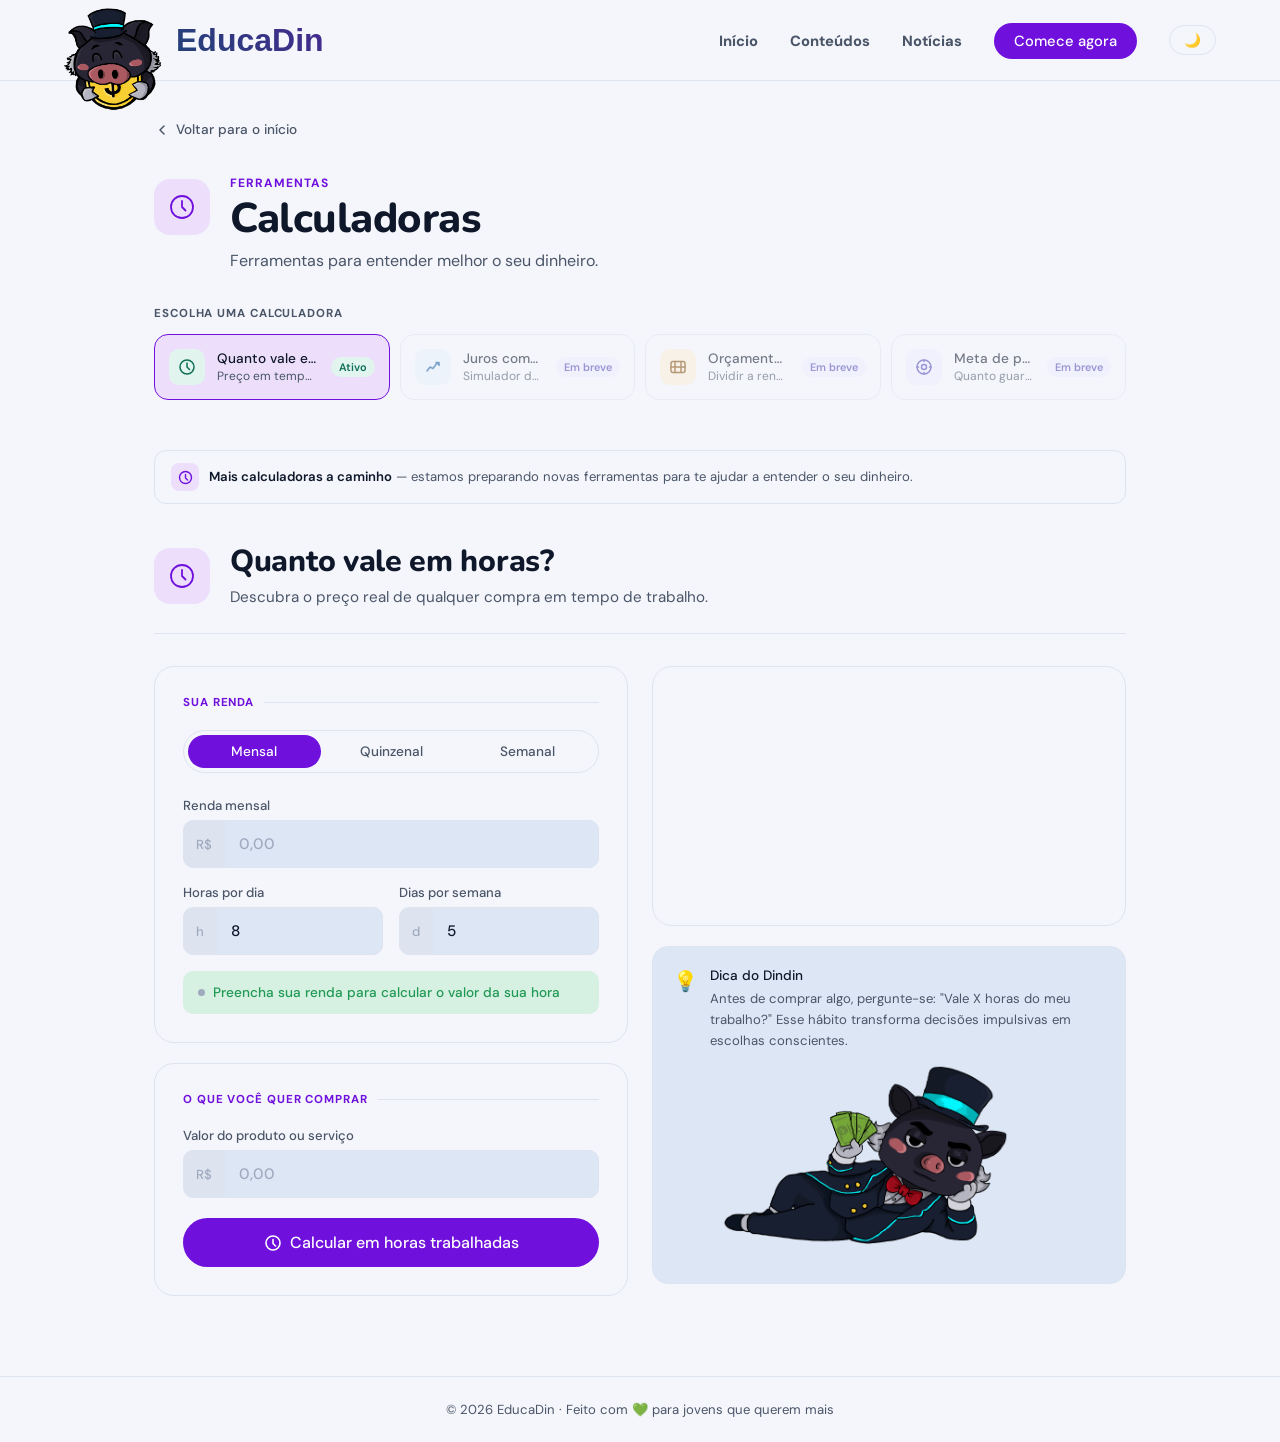
==== commit da21bce4: "versão final para apresentação" ====
--- a/pages/calculadoras.html
+++ b/pages/calculadoras.html
@@ -35,11 +35,11 @@
 
       <!-- Breadcrumb -->
       <div class="breadcrumb">
-        <a href="index.html#simuladores" class="breadcrumb-link">
+        <a href="../index.html" class="breadcrumb-link">
           <svg width="16" height="16" viewBox="0 0 16 16" fill="none">
             <path d="M10 12L6 8l4-4" stroke="currentColor" stroke-width="1.5" stroke-linecap="round" stroke-linejoin="round"/>
           </svg>
-          Voltar para simuladores
+          Voltar para o início
         </a>
       </div>
 
@@ -53,158 +53,288 @@
         </div>
         <div>
           <span class="page-label">Ferramentas</span>
-          <h1 class="page-title">Quanto vale em horas?</h1>
-          <p class="page-sub">Descubra o preço real de qualquer compra em tempo de trabalho.</p>
+          <h1 class="page-title">Calculadoras</h1>
+          <p class="page-sub">Ferramentas para entender melhor o seu dinheiro.</p>
         </div>
       </div>
 
-      <div class="calc-layout">
-
-        <!-- Coluna principal -->
-        <div class="calc-col-main">
-
-          <!-- Card: Sua renda -->
-          <div class="calc-card">
-            <div class="card-section-title">
-              <span>Sua renda</span>
-            </div>
-
-            <div class="period-tabs" id="periodTabs" role="tablist">
-              <button class="period-tab active" data-period="mensal" role="tab">Mensal</button>
-              <button class="period-tab" data-period="quinzenal" role="tab">Quinzenal</button>
-              <button class="period-tab" data-period="semanal" role="tab">Semanal</button>
-            </div>
-
-            <div class="fields-grid">
+      <!-- ── MENU DE CALCULADORAS ── -->
+      <div class="calc-menu">
+        <p class="calc-menu-label">Escolha uma calculadora</p>
+
+        <div class="calc-menu-grid">
+
+          <!-- Horas trabalhadas — ATIVA -->
+          <button
+            class="calc-menu-btn active"
+            data-calc="horas"
+            aria-label="Calculadora: Quanto vale em horas?"
+          >
+            <div class="cmb-tooltip">
+              Descubra quantas horas você precisa trabalhar para pagar qualquer compra.
+            </div>
+            <div class="cmb-icon cmb-icon--teal">
+              <svg width="18" height="18" viewBox="0 0 18 18" fill="none">
+                <circle cx="9" cy="9" r="7" stroke="currentColor" stroke-width="1.5"/>
+                <path d="M9 5v4l2.5 2.5" stroke="currentColor" stroke-width="1.5" stroke-linecap="round" stroke-linejoin="round"/>
+              </svg>
+            </div>
+            <div class="cmb-info">
+              <span class="cmb-name">Quanto vale em horas?</span>
+              <span class="cmb-sub">Preço em tempo de trabalho</span>
+            </div>
+            <span class="cmb-badge cmb-badge--active">Ativo</span>
+          </button>
+
+          <!-- Juros compostos — EM BREVE -->
+          <button
+            class="calc-menu-btn calc-menu-btn--soon"
+            data-calc="juros"
+            disabled
+            aria-label="Calculadora de juros compostos — em breve"
+          >
+            <div class="cmb-tooltip">
+              Simule como os juros compostos fazem seu dinheiro crescer (ou sua dívida explodir) ao longo do tempo.
+            </div>
+            <div class="cmb-icon cmb-icon--blue">
+              <svg width="18" height="18" viewBox="0 0 18 18" fill="none">
+                <path d="M3 13 L6 9 L9 10.5 L13 5 L15 6.5" stroke="currentColor" stroke-width="1.5" stroke-linecap="round" stroke-linejoin="round"/>
+                <polyline points="12,4.5 15,4.5 15,7.5" stroke="currentColor" stroke-width="1.5" stroke-linecap="round" stroke-linejoin="round"/>
+              </svg>
+            </div>
+            <div class="cmb-info">
+              <span class="cmb-name">Juros compostos</span>
+              <span class="cmb-sub">Simulador de rendimento</span>
+            </div>
+            <span class="cmb-badge cmb-badge--soon">Em breve</span>
+          </button>
+
+          <!-- Orçamento 50/30/20 — EM BREVE -->
+          <button
+            class="calc-menu-btn calc-menu-btn--soon"
+            data-calc="orcamento"
+            disabled
+            aria-label="Calculadora de orçamento 50/30/20 — em breve"
+          >
+            <div class="cmb-tooltip">
+              Organize sua renda com a regra 50/30/20: necessidades, desejos e poupança de forma equilibrada.
+            </div>
+            <div class="cmb-icon cmb-icon--amber">
+              <svg width="18" height="18" viewBox="0 0 18 18" fill="none">
+                <rect x="2" y="3.5" width="14" height="11" rx="2" stroke="currentColor" stroke-width="1.5"/>
+                <path d="M6 3.5v11M12 3.5v11M2 9h14" stroke="currentColor" stroke-width="1.5" stroke-linecap="round"/>
+              </svg>
+            </div>
+            <div class="cmb-info">
+              <span class="cmb-name">Orçamento 50/30/20</span>
+              <span class="cmb-sub">Dividir a renda por objetivo</span>
+            </div>
+            <span class="cmb-badge cmb-badge--soon">Em breve</span>
+          </button>
+
+          <!-- Meta de poupança — EM BREVE -->
+          <button
+            class="calc-menu-btn calc-menu-btn--soon"
+            data-calc="meta"
+            disabled
+            aria-label="Calculadora de meta de poupança — em breve"
+          >
+            <div class="cmb-tooltip">
+              Calcule quanto você precisa guardar por mês para realizar qualquer sonho ou objetivo financeiro.
+            </div>
+            <div class="cmb-icon cmb-icon--purple">
+              <svg width="18" height="18" viewBox="0 0 18 18" fill="none">
+                <circle cx="9" cy="9" r="7" stroke="currentColor" stroke-width="1.5"/>
+                <circle cx="9" cy="9" r="2.5" stroke="currentColor" stroke-width="1.5"/>
+                <path d="M9 2v1.5M9 14.5V16M16 9h-1.5M3.5 9H2" stroke="currentColor" stroke-width="1.5" stroke-linecap="round"/>
+              </svg>
+            </div>
+            <div class="cmb-info">
+              <span class="cmb-name">Meta de poupança</span>
+              <span class="cmb-sub">Quanto guardar por mês</span>
+            </div>
+            <span class="cmb-badge cmb-badge--soon">Em breve</span>
+          </button>
+
+        </div>
+
+        <!-- Banner: mais funcionalidades em breve -->
+        <div class="coming-soon-bar">
+          <div class="csb-icon">
+            <svg width="15" height="15" viewBox="0 0 15 15" fill="none">
+              <circle cx="7.5" cy="7.5" r="6" stroke="currentColor" stroke-width="1.4"/>
+              <path d="M7.5 4.5v3.5l2 2" stroke="currentColor" stroke-width="1.4" stroke-linecap="round" stroke-linejoin="round"/>
+            </svg>
+          </div>
+          <p class="csb-text">
+            <strong>Mais calculadoras a caminho</strong> — estamos preparando novas ferramentas para te ajudar a entender o seu dinheiro.
+          </p>
+        </div>
+      </div>
+
+      <!-- ── CONTEÚDO DINÂMICO DAS CALCULADORAS ── -->
+
+      <!-- Calculadora: Horas trabalhadas -->
+      <div class="calc-screen" id="screen-horas">
+
+        <div class="calc-screen-hero">
+          <div class="page-hero-icon">
+            <svg width="28" height="28" viewBox="0 0 28 28" fill="none">
+              <circle cx="14" cy="14" r="11" stroke="currentColor" stroke-width="1.8"/>
+              <path d="M14 8v6l3.5 3.5" stroke="currentColor" stroke-width="1.8" stroke-linecap="round" stroke-linejoin="round"/>
+            </svg>
+          </div>
+          <div>
+            <h2 class="calc-screen-title">Quanto vale em horas?</h2>
+            <p class="calc-screen-sub">Descubra o preço real de qualquer compra em tempo de trabalho.</p>
+          </div>
+        </div>
+
+        <div class="calc-layout">
+
+          <!-- Coluna principal -->
+          <div class="calc-col-main">
+
+            <!-- Card: Sua renda -->
+            <div class="calc-card">
+              <div class="card-section-title">
+                <span>Sua renda</span>
+              </div>
+
+              <div class="period-tabs" id="periodTabs" role="tablist">
+                <button class="period-tab active" data-period="mensal" role="tab">Mensal</button>
+                <button class="period-tab" data-period="quinzenal" role="tab">Quinzenal</button>
+                <button class="period-tab" data-period="semanal" role="tab">Semanal</button>
+              </div>
+
+              <div class="fields-grid">
+                <div class="field-group field-group--full">
+                  <label class="field-label" id="rendaLabel" for="renda">Renda mensal</label>
+                  <div class="input-row">
+                    <span class="input-prefix">R$</span>
+                    <input class="calc-input" type="number" id="renda" name="renda"
+                      placeholder="0,00" min="0" step="0.01" inputmode="decimal"
+                      aria-label="Renda">
+                  </div>
+                </div>
+
+                <div class="field-group">
+                  <label class="field-label" for="horasDia">Horas por dia</label>
+                  <div class="input-row">
+                    <span class="input-prefix">h</span>
+                    <input class="calc-input" type="number" id="horasDia" name="horasDia"
+                      placeholder="8" value="8" min="1" max="24" step="0.5" inputmode="decimal">
+                  </div>
+                </div>
+
+                <div class="field-group">
+                  <label class="field-label" for="diasSemana">Dias por semana</label>
+                  <div class="input-row">
+                    <span class="input-prefix">d</span>
+                    <input class="calc-input" type="number" id="diasSemana" name="diasSemana"
+                      placeholder="5" value="5" min="1" max="7" inputmode="numeric">
+                  </div>
+                </div>
+              </div>
+
+              <!-- Preview do valor-hora -->
+              <div class="valor-hora-preview" id="valorHoraPreview">
+                <div class="vhp-dot" id="vhpDot"></div>
+                <span class="vhp-text" id="vhpText">Preencha sua renda para calcular o valor da sua hora</span>
+              </div>
+            </div>
+
+            <!-- Card: O que quer comprar -->
+            <div class="calc-card">
+              <div class="card-section-title">
+                <span>O que você quer comprar</span>
+              </div>
+
               <div class="field-group field-group--full">
-                <label class="field-label" id="rendaLabel" for="renda">Renda mensal</label>
+                <label class="field-label" for="valorItem">Valor do produto ou serviço</label>
                 <div class="input-row">
                   <span class="input-prefix">R$</span>
-                  <input class="calc-input" type="number" id="renda" name="renda"
+                  <input class="calc-input" type="number" id="valorItem" name="valorItem"
                     placeholder="0,00" min="0" step="0.01" inputmode="decimal"
-                    aria-label="Renda">
-                </div>
-              </div>
-
-              <div class="field-group">
-                <label class="field-label" for="horasDia">Horas por dia</label>
-                <div class="input-row">
-                  <span class="input-prefix">h</span>
-                  <input class="calc-input" type="number" id="horasDia" name="horasDia"
-                    placeholder="8" value="8" min="1" max="24" step="0.5" inputmode="decimal">
-                </div>
-              </div>
-
-              <div class="field-group">
-                <label class="field-label" for="diasSemana">Dias por semana</label>
-                <div class="input-row">
-                  <span class="input-prefix">d</span>
-                  <input class="calc-input" type="number" id="diasSemana" name="diasSemana"
-                    placeholder="5" value="5" min="1" max="7" inputmode="numeric">
-                </div>
-              </div>
-            </div>
-
-            <!-- Preview do valor-hora -->
-            <div class="valor-hora-preview" id="valorHoraPreview">
-              <div class="vhp-dot" id="vhpDot"></div>
-              <span class="vhp-text" id="vhpText">Preencha sua renda para calcular o valor da sua hora</span>
-            </div>
+                    aria-label="Valor do item">
+                </div>
+              </div>
+
+              <button class="btn-calcular" id="btnCalcular" type="button">
+                <svg width="18" height="18" viewBox="0 0 18 18" fill="none">
+                  <circle cx="9" cy="9" r="7" stroke="currentColor" stroke-width="1.6"/>
+                  <path d="M9 5.5v4l2.5 2.5" stroke="currentColor" stroke-width="1.6" stroke-linecap="round" stroke-linejoin="round"/>
+                </svg>
+                Calcular em horas trabalhadas
+              </button>
+            </div>
+
           </div>
 
-          <!-- Card: O que quer comprar -->
-          <div class="calc-card">
-            <div class="card-section-title">
-              <span>O que você quer comprar</span>
-            </div>
-
-            <div class="field-group field-group--full">
-              <label class="field-label" for="valorItem">Valor do produto ou serviço</label>
-              <div class="input-row">
-                <span class="input-prefix">R$</span>
-                <input class="calc-input" type="number" id="valorItem" name="valorItem"
-                  placeholder="0,00" min="0" step="0.01" inputmode="decimal"
-                  aria-label="Valor do item">
-              </div>
-            </div>
-
-            <button class="btn-calcular" id="btnCalcular" type="button">
-              <svg width="18" height="18" viewBox="0 0 18 18" fill="none">
-                <path d="M9 2v5l3 3-3 3v3" stroke="currentColor" stroke-width="1.6" stroke-linecap="round" stroke-linejoin="round" opacity="0"/>
-                <circle cx="9" cy="9" r="7" stroke="currentColor" stroke-width="1.6"/>
-                <path d="M9 5.5v4l2.5 2.5" stroke="currentColor" stroke-width="1.6" stroke-linecap="round" stroke-linejoin="round"/>
-              </svg>
-              Calcular em horas trabalhadas
-            </button>
+          <!-- Coluna de resultado -->
+          <div class="calc-col-result">
+            <div class="result-card" id="resultCard">
+
+              <div class="result-empty" id="resultEmpty">
+                <div class="result-empty-icon">
+                  
+                </div>
+                
+              </div>
+
+              <div class="result-content" id="resultContent" hidden>
+                <div class="card-section-title">Resultado</div>
+
+                <div class="result-main">
+                  <div class="result-label">Esse item vai custar</div>
+                  <div class="result-value" id="resHoras">—</div>
+                  <div class="result-unit" id="resUnidade">de trabalho</div>
+                </div>
+
+                <div class="result-divider"></div>
+
+                <div class="result-details">
+                  <div class="detail-pill detail-pill--highlight">
+                    <div class="d-val" id="resValorHora">R$ 0</div>
+                    <div class="d-lbl">Sua hora vale</div>
+                  </div>
+                  <div class="detail-pill">
+                    <div class="d-val" id="resValorItem">R$ 0</div>
+                    <div class="d-lbl">Valor do item</div>
+                  </div>
+                  <div class="detail-pill">
+                    <div class="d-val" id="resDias">—</div>
+                    <div class="d-lbl">Dias inteiros</div>
+                  </div>
+                  <div class="detail-pill">
+                    <div class="d-val" id="resSemanas">—</div>
+                    <div class="d-lbl">Semanas</div>
+                  </div>
+                </div>
+
+                <div class="context-bar" id="contextBar"></div>
+
+                <button class="btn-reset" id="resetBtn" type="button">
+                  ↺ Fazer novo cálculo
+                </button>
+              </div>
+
+            </div>
+
+            <!-- Dica educativa -->
+            <div class="edu-tip">
+              <div class="edu-tip-icon">💡</div>
+              <div>
+                <strong>Dica do Dindin</strong>
+                <p>Antes de comprar algo, pergunte-se: "Vale X horas do meu trabalho?" Esse hábito transforma decisões impulsivas em escolhas conscientes.</p>
+                <img class="dindin-img" src="../assets/images/Dindin.png" alt="Mascote Dindin" loading="lazy" height="auto">
+              </div>
+            </div>
+
           </div>
-
-        </div>
-
-        <!-- Coluna de resultado -->
-        <div class="calc-col-result">
-          <div class="result-card" id="resultCard">
-
-            <div class="result-empty" id="resultEmpty">
-              <div class="result-empty-icon">
-                <svg width="40" height="40" viewBox="0 0 40 40" fill="none">
-                  <circle cx="20" cy="20" r="16" stroke="currentColor" stroke-width="1.5" opacity="0.3"/>
-                  <path d="M20 12v8l5 5" stroke="currentColor" stroke-width="1.5" stroke-linecap="round" stroke-linejoin="round" opacity="0.3"/>
-                </svg>
-              </div>
-            </div>
-
-            <div class="result-content" id="resultContent" hidden>
-              <div class="card-section-title">Resultado</div>
-
-              <div class="result-main">
-                <div class="result-label">Esse item vai custar</div>
-                <div class="result-value" id="resHoras">—</div>
-                <div class="result-unit" id="resUnidade">de trabalho</div>
-              </div>
-
-              <div class="result-divider"></div>
-
-              <div class="result-details">
-                <div class="detail-pill detail-pill--highlight">
-                  <div class="d-val" id="resValorHora">R$ 0</div>
-                  <div class="d-lbl">Sua hora vale</div>
-                </div>
-                <div class="detail-pill">
-                  <div class="d-val" id="resValorItem">R$ 0</div>
-                  <div class="d-lbl">Valor do item</div>
-                </div>
-                <div class="detail-pill">
-                  <div class="d-val" id="resDias">—</div>
-                  <div class="d-lbl">Dias inteiros</div>
-                </div>
-                <div class="detail-pill">
-                  <div class="d-val" id="resSemanas">—</div>
-                  <div class="d-lbl">Semanas</div>
-                </div>
-              </div>
-
-              <div class="context-bar" id="contextBar"></div>
-
-              <button class="btn-reset" id="resetBtn" type="button">
-                ↺ Fazer novo cálculo
-              </button>
-            </div>
-
-          </div>
-
-          <!-- Dica educativa -->
-          <div class="edu-tip">
-            <div class="edu-tip-icon">💡</div>
-            <div>
-              <strong>Dica do Dindin</strong>
-              <p>Antes de comprar algo, pergunte-se: "Vale X horas do meu trabalho?" Esse hábito transforma decisões impulsivas em escolhas conscientes.</p>
-
-              <img class="dindin-img" src="../assets/images/Dindin.png" alt="Dindin">
-            </div>
-          </div>
-
         </div>
       </div>
+      <!-- /screen-horas -->
 
     </main>
 
@@ -212,9 +342,48 @@
       <p>© 2026 EducaDin · Feito com 💚 para jovens que querem mais</p>
     </footer>
 
-    <script src="main.js"></script>
+    <script src="../main.js"></script>
     <script>
-      // ── LÓGICA DA CALCULADORA ──────────────────────────────────────
+      // ── MENU DE CALCULADORAS ──────────────────────────────────────
+      (function () {
+        const menuBtns = document.querySelectorAll('.calc-menu-btn:not([disabled])');
+
+        menuBtns.forEach(btn => {
+          btn.addEventListener('click', () => {
+            // Atualiza botões ativos
+            document.querySelectorAll('.calc-menu-btn').forEach(b => {
+              b.classList.remove('active');
+              const badge = b.querySelector('.cmb-badge');
+              if (badge && badge.classList.contains('cmb-badge--active')) {
+                badge.classList.remove('cmb-badge--active');
+                badge.classList.add('cmb-badge--soon');
+                badge.textContent = 'Em breve';
+              }
+            });
+
+            btn.classList.add('active');
+            const badge = btn.querySelector('.cmb-badge');
+            if (badge) {
+              badge.classList.remove('cmb-badge--soon');
+              badge.classList.add('cmb-badge--active');
+              badge.textContent = 'Ativo';
+            }
+
+            // Exibe a tela correspondente
+            const target = btn.dataset.calc;
+            document.querySelectorAll('.calc-screen').forEach(s => {
+              s.style.display = 'none';
+            });
+            const screen = document.getElementById('screen-' + target);
+            if (screen) {
+              screen.style.display = 'block';
+              screen.scrollIntoView({ behavior: 'smooth', block: 'start' });
+            }
+          });
+        });
+      })();
+
+      // ── LÓGICA DA CALCULADORA DE HORAS ────────────────────────────
       (function () {
         let periodo = 'mensal';
         const multiplicadores = { mensal: 4.33, quinzenal: 2.165, semanal: 1 };
--- a/style.css
+++ b/style.css
@@ -557,6 +557,7 @@
   gap: 4rem;
   align-items: center;
   justify-content: center;
+  flex-wrap: wrap;
 }
 
 .step {
@@ -597,7 +598,7 @@
   object-fit: cover;
   border-radius: 12px;
   overflow: hidden;
-  background: var(--gray-50);
+  
 }
 
 /* ============================================================
@@ -913,7 +914,7 @@
 /* Grid de cards */
 .news-grid {
   display: grid;
-  grid-template-columns: repeat(auto-fill, minmax(700px, 1fr));
+  grid-template-columns: repeat(auto-fill, minmax(min(700px, 100%), 1fr));
   gap: 1.25rem;
 }
 
@@ -1202,6 +1203,18 @@
     gap: 2.5rem;
   }
 
+  .hero h1 {
+    text-align: left;
+  }
+
+  .hero-actions {
+    justify-content: flex-start;
+  }
+
+  .hero p {
+    max-width: 100%;
+  }
+
   .hero-card-mock {
     max-width: 100%;
   }
@@ -1216,6 +1229,10 @@
 
   nav ul {
     gap: 1rem;
+  }
+
+  .nav-title {
+    display: none;
   }
 
   .news-header {
@@ -1245,4 +1262,43 @@
   .news-skeleton-grid {
     grid-template-columns: 1fr;
   }
+}
+
+@media (max-width: 480px) {
+  .hero {
+    padding: 3rem 5vw 3rem;
+  }
+
+  .hero h1 {
+    letter-spacing: -1px;
+  }
+
+  .cta-banner {
+    padding: 1.75rem;
+    margin: 0 4vw 3rem;
+  }
+
+  .cta-banner h3 {
+    max-width: 100%;
+  }
+
+  .cta-banner .btn-white {
+    width: 100%;
+    text-align: center;
+    justify-content: center;
+  }
+
+  .stats-inner {
+    display: grid;
+    grid-template-columns: 1fr 1fr;
+    gap: 1.25rem;
+  }
+
+  .step-container {
+    gap: 2rem;
+  }
+
+  .step {
+    padding: 1rem;
+  }
 }
--- a/styles/calculadora-horas.css
+++ b/styles/calculadora-horas.css
@@ -35,7 +35,7 @@
   display: flex;
   align-items: flex-start;
   gap: 1.25rem;
-  margin-bottom: 2.5rem;
+  margin-bottom: 2rem;
 }
 
 .page-hero-icon {
@@ -77,6 +77,243 @@
   line-height: 1.6;
 }
 
+/* ── MENU DE CALCULADORAS ── */
+.calc-menu {
+  margin-bottom: 2.5rem;
+}
+
+.calc-menu-label {
+  font-size: 0.72rem;
+  font-weight: 700;
+  text-transform: uppercase;
+  letter-spacing: 0.9px;
+  color: var(--text-muted);
+  margin-bottom: 0.85rem;
+}
+
+.calc-menu-grid {
+  display: grid;
+  grid-template-columns: repeat(auto-fill, minmax(220px, 1fr));
+  gap: 10px;
+  margin-bottom: 12px;
+}
+
+/* Botão individual do menu */
+.calc-menu-btn {
+  position: relative;
+  display: flex;
+  align-items: center;
+  gap: 12px;
+  padding: 14px 14px 14px 14px;
+  background: var(--gray-50);
+  border: 1.5px solid var(--gray-100);
+  border-radius: 14px;
+  cursor: pointer;
+  text-align: left;
+  transition: border-color 0.2s, background 0.2s, transform 0.15s;
+  font-family: "DM Sans", sans-serif;
+  /* garante overflow do tooltip visível */
+  overflow: visible;
+}
+
+.calc-menu-btn:hover:not([disabled]) {
+  border-color: var(--violet);
+  background: var(--bg);
+  transform: translateY(-1px);
+}
+
+.calc-menu-btn.active {
+  border-color: var(--violet);
+  background: var(--violet-light);
+}
+
+.calc-menu-btn--soon {
+  opacity: 0.55;
+  cursor: default;
+}
+
+.calc-menu-btn--soon:hover {
+  transform: none;
+  border-color: var(--gray-100) !important;
+  background: var(--gray-50) !important;
+}
+
+/* Ícone colorido */
+.cmb-icon {
+  width: 36px;
+  height: 36px;
+  border-radius: 10px;
+  display: flex;
+  align-items: center;
+  justify-content: center;
+  flex-shrink: 0;
+}
+
+.cmb-icon--teal  { background: #E1F5EE; color: #0F6E56; }
+.cmb-icon--blue  { background: #E6F1FB; color: #185FA5; }
+.cmb-icon--amber { background: #FAEEDA; color: #854F0B; }
+.cmb-icon--purple{ background: #EEEDFE; color: #534AB7; }
+
+/* Textos do botão */
+.cmb-info {
+  display: flex;
+  flex-direction: column;
+  gap: 2px;
+  flex: 1;
+  min-width: 0;
+}
+
+.cmb-name {
+  font-size: 0.85rem;
+  font-weight: 500;
+  color: var(--text);
+  line-height: 1.3;
+  white-space: nowrap;
+  overflow: hidden;
+  text-overflow: ellipsis;
+}
+
+.cmb-sub {
+  font-size: 0.75rem;
+  color: var(--text-muted);
+  line-height: 1.3;
+  white-space: nowrap;
+  overflow: hidden;
+  text-overflow: ellipsis;
+}
+
+/* Badge */
+.cmb-badge {
+  font-size: 0.68rem;
+  font-weight: 600;
+  border-radius: 100px;
+  padding: 3px 8px;
+  flex-shrink: 0;
+  white-space: nowrap;
+}
+
+.cmb-badge--active {
+  background: #E1F5EE;
+  color: #0F6E56;
+}
+
+.cmb-badge--soon {
+  background: #EEEDFE;
+  color: #534AB7;
+}
+
+/* Tooltip */
+.cmb-tooltip {
+  position: absolute;
+  bottom: calc(100% + 10px);
+  left: 50%;
+  transform: translateX(-50%);
+  background: var(--bg);
+  border: 1.5px solid var(--gray-100);
+  border-radius: 10px;
+  padding: 9px 12px;
+  width: 210px;
+  font-size: 0.78rem;
+  color: var(--text-muted);
+  line-height: 1.55;
+  pointer-events: none;
+  opacity: 0;
+  transition: opacity 0.18s, transform 0.18s;
+  transform: translateX(-50%) translateY(4px);
+  z-index: 100;
+  box-shadow: 0 4px 16px rgba(0,0,0,0.10);
+}
+
+.cmb-tooltip::after {
+  content: '';
+  position: absolute;
+  top: 100%;
+  left: 50%;
+  transform: translateX(-50%);
+  border: 6px solid transparent;
+  border-top-color: var(--gray-100);
+}
+
+.calc-menu-btn:hover .cmb-tooltip {
+  opacity: 1;
+  transform: translateX(-50%) translateY(0);
+}
+
+/* ── BANNER: MAIS FUNCIONALIDADES EM BREVE ── */
+.coming-soon-bar {
+  display: flex;
+  align-items: center;
+  gap: 10px;
+  padding: 12px 16px;
+  background: var(--gray-50);
+  border: 1.5px solid var(--gray-100);
+  border-radius: 12px;
+  margin-top: 50px;
+  flex-wrap: wrap;
+}
+
+.csb-icon {
+  width: 28px;
+  height: 28px;
+  border-radius: 8px;
+  background: var(--violet-light);
+  color: var(--violet);
+  display: flex;
+  align-items: center;
+  justify-content: center;
+  flex-shrink: 0;
+}
+
+.csb-text {
+  font-size: 0.82rem;
+  color: var(--text-muted);
+  line-height: 1.55;
+}
+
+.csb-text strong {
+  color: var(--text);
+  font-weight: 600;
+}
+
+/* ── DIVISOR DO MENU ── */
+.calc-menu-divider {
+  height: 1.5px;
+  background: var(--gray-100);
+  margin: 2rem 0;
+  border-radius: 2px;
+}
+
+/* ── TELAS DE CALCULADORA ── */
+.calc-screen {
+  display: block;
+  animation: fadeInUp 0.3s ease;
+}
+
+.calc-screen-hero {
+  display: flex;
+  align-items: flex-start;
+  gap: 1.25rem;
+  margin-bottom: 2rem;
+  padding-bottom: 1.5rem;
+  border-bottom: 1.5px solid var(--gray-100);
+}
+
+.calc-screen-title {
+  font-family: "Nunito", sans-serif;
+  font-size: clamp(1.4rem, 3vw, 1.9rem);
+  font-weight: 800;
+  letter-spacing: -0.3px;
+  line-height: 1.15;
+  margin-bottom: 0.35rem;
+  color: var(--text);
+}
+
+.calc-screen-sub {
+  font-size: 0.95rem;
+  color: var(--text-muted);
+  line-height: 1.6;
+}
+
 /* ── LAYOUT DE DUAS COLUNAS ── */
 .calc-layout {
   display: grid;
@@ -135,6 +372,7 @@
   border-radius: 100px;
   padding: 4px;
   margin-bottom: 1.5rem;
+  flex-wrap: wrap;
 }
 
 .period-tab {
@@ -337,6 +575,7 @@
 /* Conteúdo do resultado */
 .result-content {
   width: 100%;
+  animation: fadeInUp 0.3s ease;
 }
 
 .result-main {
@@ -476,8 +715,9 @@
   line-height: 1.6;
 }
 
-.dindin-img{
+.dindin-img {
   max-width: 300px;
+  width: 100%;
   height: auto;
   transform: scaleX(-1);
 }
@@ -493,10 +733,6 @@
   to   { opacity: 1; transform: translateY(0); }
 }
 
-.result-content {
-  animation: fadeInUp 0.3s ease;
-}
-
 /* ── RESPONSIVE ── */
 @media (max-width: 860px) {
   .calc-layout {
@@ -510,6 +746,26 @@
   .result-card {
     min-height: auto;
   }
+
+  .calc-menu-grid {
+    grid-template-columns: 1fr 1fr;
+  }
+}
+
+@media (max-width: 600px) {
+  .calc-menu-grid {
+    grid-template-columns: 1fr;
+  }
+
+  .period-tabs {
+    border-radius: 14px;
+  }
+
+  .period-tab {
+    flex: 1 1 auto;
+    min-width: calc(50% - 4px);
+    text-align: center;
+  }
 }
 
 @media (max-width: 480px) {
@@ -537,4 +793,21 @@
   .result-card {
     padding: 1.25rem;
   }
+
+  .result-details {
+    grid-template-columns: 1fr;
+  }
+
+  .result-value {
+    font-size: clamp(1.75rem, 8vw, 2.4rem);
+  }
+
+  .calc-screen-hero {
+    flex-direction: column;
+    gap: 1rem;
+  }
+
+  .cmb-tooltip {
+    display: none;
+  }
 }
